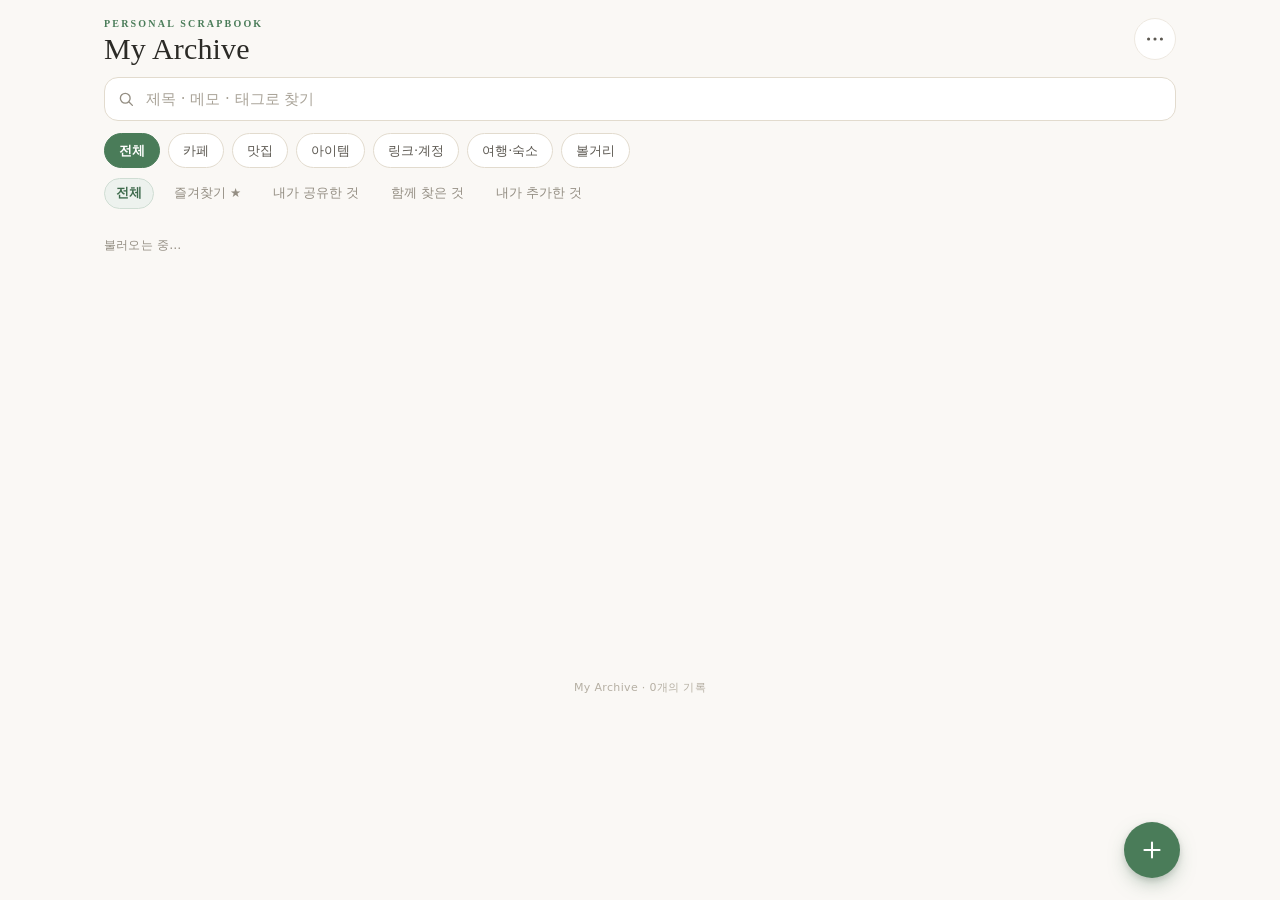
==== index.html @ 7160d36b "My Archive: mobile-first scrapbook PWA - 60 seed records with 58 photos (resized to 1000px) - search" ====
<!DOCTYPE html>
<html lang="ko">
<head>
<meta charset="utf-8">
<meta name="viewport" content="width=device-width, initial-scale=1, maximum-scale=1, viewport-fit=cover">
<title>My Archive</title>
<meta name="description" content="나만의 카페·맛집·아이템 스크랩북">
<meta name="theme-color" content="#FAF8F5">
<meta name="apple-mobile-web-app-capable" content="yes">
<meta name="mobile-web-app-capable" content="yes">
<meta name="apple-mobile-web-app-status-bar-style" content="default">
<meta name="apple-mobile-web-app-title" content="My Archive">
<link rel="manifest" href="./manifest.json">
<link rel="apple-touch-icon" href="./assets/apple-touch-icon.png">
<link rel="icon" type="image/png" href="./assets/favicon.png">
<link rel="stylesheet" href="./assets/css/style.css">
<script>
  window.__errs = [];
  addEventListener('error', function (e) { window.__errs.push(String((e && e.message) || e)); });
  addEventListener('unhandledrejection', function (e) { window.__errs.push('promise: ' + String(e && e.reason)); });
</script>
</head>
<body>

<div class="top-stack" id="topStack">
<header class="app-header">
  <div class="header-row">
    <div class="brand">
      <p class="eyebrow">Personal Scrapbook</p>
      <h1>My Archive</h1>
    </div>
    <button class="icon-btn" id="menuBtn" aria-label="더보기" aria-expanded="false">
      <svg viewBox="0 0 24 24" width="22" height="22" aria-hidden="true"><circle cx="5" cy="12" r="1.7"/><circle cx="12" cy="12" r="1.7"/><circle cx="19" cy="12" r="1.7"/></svg>
    </button>
  </div>
  <div class="search-wrap">
    <svg class="search-ico" viewBox="0 0 24 24" aria-hidden="true"><circle cx="11" cy="11" r="6.5"/><path d="M16 16l4.5 4.5"/></svg>
    <input id="searchInput" type="search" placeholder="제목 · 메모 · 태그로 찾기" autocomplete="off" spellcheck="false" aria-label="검색">
    <button id="clearSearch" class="clear-btn" hidden aria-label="검색어 지우기">×</button>
  </div>
</header>

<nav class="filters" aria-label="필터">
  <div class="chips cat-chips" id="catChips"></div>
  <div class="chips src-chips" id="srcChips"></div>
</nav>
</div>

<main>
  <p class="result-line"><span id="countText">불러오는 중…</span></p>
  <div class="grid" id="grid" aria-live="polite"></div>
  <div class="empty" id="empty" hidden>
    <svg viewBox="0 0 64 64" aria-hidden="true"><rect x="10" y="14" width="44" height="38" rx="4"/><path d="M10 24h44M22 14v10"/><circle cx="26" cy="38" r="4"/><path d="M34 44l8-8 8 8"/></svg>
    <p class="empty-title">조건에 맞는 기록이 없어요</p>
    <p class="empty-sub">검색어나 필터를 바꿔 보세요.</p>
  </div>
</main>

<footer class="app-foot">
  <span>My Archive · <span id="footCount">0</span>개의 기록</span>
</footer>

<button class="fab" id="fab" aria-label="새 기록 추가">
  <svg viewBox="0 0 24 24" width="26" height="26" aria-hidden="true"><path d="M12 5v14M5 12h14"/></svg>
</button>

<div class="backdrop" id="backdrop" hidden></div>

<!-- Detail sheet -->
<section class="sheet" id="detailSheet" role="dialog" aria-modal="true" aria-labelledby="dTitle" hidden>
  <div class="sheet-head"><div class="grab"></div><button class="sheet-close" id="detailClose" aria-label="닫기">×</button></div>
  <div class="detail-hero" id="dHero"><img id="dImg" alt=""></div>
  <div class="detail-body">
    <div class="detail-top">
      <span class="badge solid" id="dCat"></span>
      <button class="fav-btn" id="dFav" aria-pressed="false">
        <svg viewBox="0 0 24 24" aria-hidden="true"><path d="M12 3.6l2.63 5.33 5.88.86-4.25 4.14 1 5.86L12 17.02l-5.26 2.77 1-5.86L3.49 9.79l5.88-.86z"/></svg>
        <span>즐겨찾기</span>
      </button>
    </div>
    <h2 id="dTitle"></h2>
    <p class="detail-meta"><span id="dDate"></span><span class="dot">·</span><span id="dSource"></span></p>
    <p class="detail-note" id="dNote"></p>
    <div class="tag-row" id="dTags"></div>
    <a class="btn primary link-btn" id="dLink" target="_blank" rel="noopener noreferrer" hidden>
      <span id="dLinkText">링크 열기</span>
      <svg viewBox="0 0 24 24" aria-hidden="true"><path d="M7 17L17 7M9 7h8v8"/></svg>
    </a>
    <div class="memo-block">
      <label class="memo-label" for="dMemo">나의 메모</label>
      <textarea id="dMemo" rows="3" placeholder="이곳에 대해 기억하고 싶은 것을 적어 두세요."></textarea>
      <div class="memo-actions">
        <button class="btn small primary" id="memoSave">메모 저장</button>
        <button class="btn small ghost" id="memoClear">메모 삭제</button>
      </div>
    </div>
    <div class="detail-foot" id="detailFoot" hidden>
      <button class="btn small ghost" id="dEdit">항목 수정</button>
      <button class="btn small danger" id="dDelete">항목 삭제</button>
    </div>
  </div>
</section>

<!-- Add / edit sheet -->
<section class="sheet" id="formSheet" role="dialog" aria-modal="true" aria-labelledby="formTitle" hidden>
  <div class="sheet-head"><div class="grab"></div><button class="sheet-close" id="formClose" aria-label="닫기">×</button></div>
  <form id="itemForm" class="form" novalidate>
    <h2 id="formTitle">새 기록 추가</h2>
    <label class="field">
      <span>제목 <em>*</em></span>
      <input id="fTitle" type="text" maxlength="80" required placeholder="예) 찻집 달리아">
    </label>
    <label class="field">
      <span>카테고리</span>
      <select id="fCat">
        <option>카페</option><option>맛집</option><option>아이템</option>
        <option>링크·계정</option><option>여행·숙소</option><option>볼거리</option>
      </select>
    </label>
    <label class="field">
      <span>링크</span>
      <input id="fUrl" type="url" inputmode="url" placeholder="https://">
    </label>
    <label class="field">
      <span>메모</span>
      <textarea id="fNote" rows="3" placeholder="주소, 영업시간, 기억할 점"></textarea>
    </label>
    <label class="field">
      <span>태그</span>
      <input id="fTags" type="text" placeholder="쉼표로 구분 (예: 압구정, 차전문)">
    </label>
    <div class="field">
      <span>사진</span>
      <input id="fPhoto" type="file" accept="image/*" hidden>
      <button type="button" class="photo-picker" id="photoPicker">
        <svg viewBox="0 0 24 24" aria-hidden="true"><rect x="3" y="5" width="18" height="14" rx="2.5"/><circle cx="9" cy="10" r="1.6"/><path d="M5 17l5-5 4 4 2-2 3 3"/></svg>
        <span id="photoLabel">사진 선택</span>
      </button>
      <div class="photo-preview" id="photoPreview" hidden><img id="photoImg" alt=""><button type="button" id="photoRemove" aria-label="사진 빼기">×</button></div>
    </div>
    <div class="form-actions">
      <button type="button" class="btn ghost" id="fCancel">취소</button>
      <button type="submit" class="btn primary" id="fSave">저장</button>
    </div>
  </form>
</section>

<!-- Info sheet -->
<section class="sheet" id="infoSheet" role="dialog" aria-modal="true" aria-label="안내" hidden>
  <div class="sheet-head"><div class="grab"></div><button class="sheet-close" id="infoClose" aria-label="닫기">×</button></div>
  <div class="info-body" id="infoBody"></div>
</section>

<!-- Menu -->
<div class="menu-pop" id="menuPop" hidden>
  <button data-act="export">JSON으로 백업</button>
  <button data-act="import">백업 가져오기</button>
  <button data-act="install">홈 화면에 추가하기</button>
  <button data-act="about">이 앱에 대하여</button>
</div>
<input type="file" id="importFile" accept="application/json,.json" hidden>

<div class="toast" id="toast" role="status" aria-live="polite"></div>

<script src="./assets/js/app.js"></script>
</body>
</html>
---- assets/css/style.css ----
:root{
  --bg:#FAF8F5;
  --card:#FFFFFF;
  --ink:#2B2A26;
  --ink-soft:#5C5851;
  --muted:#948E83;
  --line:#EDE8E0;
  --line-strong:#E2DBCE;
  --sage:#4A7C59;
  --sage-dark:#3E6A4C;
  --sage-tint:#EDF2EE;
  --cream:#F3EEE5;
  --danger:#A4483C;
  --serif:"Iowan Old Style","Palatino Linotype",Palatino,Georgia,"Times New Roman",serif;
  --sans:-apple-system,BlinkMacSystemFont,"Apple SD Gothic Neo","Pretendard","Malgun Gothic",system-ui,sans-serif;
  --shadow-card:0 1px 2px rgba(43,42,38,.04),0 10px 22px -16px rgba(43,42,38,.35);
  --safe-b:env(safe-area-inset-bottom,0px);
}

*{box-sizing:border-box;-webkit-tap-highlight-color:transparent}
html,body{margin:0;padding:0}
html{-webkit-text-size-adjust:100%}
body{
  background:var(--bg);
  color:var(--ink);
  font-family:var(--sans);
  font-size:15px;
  line-height:1.5;
  min-height:100dvh;
  overflow-x:hidden;
  padding-bottom:0;
}
button,input,select,textarea{font:inherit;color:inherit}
button{cursor:pointer;background:none;border:none;padding:0}
img{display:block;max-width:100%}
a{color:inherit;text-decoration:none}
:focus-visible{outline:2px solid var(--sage);outline-offset:2px}
[hidden]{display:none!important}

/* ---------- sticky top ---------- */
.top-stack{
  position:sticky;top:0;z-index:30;
  background:rgba(250,248,245,.94);
  -webkit-backdrop-filter:saturate(1.1) blur(14px);
  backdrop-filter:saturate(1.1) blur(14px);
  padding-top:calc(env(safe-area-inset-top,0px) + 10px);
  border-bottom:1px solid transparent;
  transition:border-color .2s ease;
}
.top-stack.is-stuck{border-bottom-color:var(--line)}
.app-header{padding:6px 20px 0}
.header-row{display:flex;align-items:flex-start;justify-content:space-between;gap:12px}
.brand{margin:0}
.eyebrow{
  margin:0 0 2px;font-family:var(--serif);font-size:10px;letter-spacing:.22em;
  text-transform:uppercase;color:var(--sage);font-weight:600;
}
.brand h1{
  margin:0;font-family:var(--serif);font-size:30px;line-height:1.05;font-weight:400;
  letter-spacing:.005em;color:var(--ink);
}
.icon-btn{
  width:42px;height:42px;border-radius:50%;display:grid;place-items:center;
  color:var(--ink-soft);background:#fff;border:1px solid var(--line);margin-top:2px;
}
.icon-btn svg{fill:currentColor}
.icon-btn:active{background:var(--cream)}

.search-wrap{
  position:relative;display:flex;align-items:center;margin:12px 0 10px;
  background:#fff;border:1px solid var(--line-strong);border-radius:14px;
  height:44px;padding:0 12px;transition:border-color .15s,box-shadow .15s;
}
.search-wrap:focus-within{border-color:var(--sage);box-shadow:0 0 0 3px rgba(74,124,89,.12)}
.search-ico{width:18px;height:18px;flex:0 0 auto;fill:none;stroke:var(--muted);stroke-width:1.8;stroke-linecap:round;margin-right:9px}
#searchInput{
  flex:1;min-width:0;border:none;background:none;outline:none;font-size:15px;
  height:100%;-webkit-appearance:none;appearance:none;
}
#searchInput::-webkit-search-cancel-button{display:none}
#searchInput::placeholder{color:#A9A398}
.clear-btn{width:26px;height:26px;border-radius:50%;background:var(--cream);color:var(--ink-soft);font-size:16px;line-height:1;display:grid;place-items:center;flex:0 0 auto}

/* ---------- filters ---------- */
.filters{padding:0 0 2px}
.chips{
  display:flex;gap:8px;overflow-x:auto;padding:2px 20px 8px;
  scrollbar-width:none;-ms-overflow-style:none;
}
.chips::-webkit-scrollbar{display:none}
.chip{
  flex:0 0 auto;border:1px solid var(--line-strong);background:#fff;color:var(--ink-soft);
  border-radius:999px;padding:7px 14px;font-size:13px;white-space:nowrap;
  transition:background .15s,color .15s,border-color .15s;
}
.chip:active{transform:scale(.97)}
.chip.active{background:var(--sage);border-color:var(--sage);color:#fff;font-weight:600}
.src-chips{padding-bottom:10px}
.src-chips .chip{background:transparent;border-color:transparent;color:var(--muted);padding:5px 11px;font-size:12.5px}
.src-chips .chip + .chip{position:relative}
.src-chips .chip.active{background:var(--sage-tint);border-color:#CFDDD3;color:var(--sage-dark);font-weight:600}

/* ---------- main / grid ---------- */
main{min-height:50vh}
.result-line{
  margin:0;padding:14px 20px 10px;font-size:12px;color:var(--muted);
  letter-spacing:.02em;display:flex;align-items:baseline;gap:8px;
}
.result-line .num{font-family:var(--serif);font-size:19px;color:var(--ink);letter-spacing:0}
.grid{
  display:grid;grid-template-columns:repeat(2,minmax(0,1fr));
  gap:16px 12px;padding:0 20px 28px;
}
.card{
  position:relative;background:var(--card);border:1px solid rgba(43,42,38,.06);
  border-radius:15px;overflow:hidden;box-shadow:var(--shadow-card);
  opacity:0;transform:translateY(6px);animation:rise .35s ease forwards;
  text-align:left;width:100%;display:block;
}
@keyframes rise{to{opacity:1;transform:none}}
.card:active{transform:scale(.985)}
.thumb{position:relative;aspect-ratio:4/3;background:var(--cream);overflow:hidden}
.thumb img{width:100%;height:100%;object-fit:cover;transition:transform .4s ease}
.thumb.ph{display:grid;place-items:center;background:
  radial-gradient(120% 90% at 20% 0%,#F7F2E8 0%,#EDF2EE 55%,#E4EBE5 100%)}
.thumb.ph span{font-family:var(--serif);font-size:34px;color:rgba(74,124,89,.45)}
.badge{
  display:inline-block;background:rgba(255,255,255,.94);color:var(--sage-dark);
  font-size:10.5px;font-weight:600;letter-spacing:.02em;border-radius:999px;
  padding:3px 8px;backdrop-filter:blur(6px);
}
.thumb .badge{position:absolute;left:8px;top:8px}
.card-star{
  position:absolute;right:6px;top:6px;width:30px;height:30px;border-radius:50%;
  display:grid;place-items:center;color:#fff;background:rgba(43,42,38,.22);
  border:none;backdrop-filter:blur(4px);
}
.card-star svg{width:16px;height:16px;fill:none;stroke:#fff;stroke-width:1.6;stroke-linejoin:round}
.card-star.on{background:rgba(74,124,89,.95)}
.card-star.on svg{fill:#fff;stroke:#fff}
.card-body{padding:10px 11px 12px}
.card-title{
  font-size:13.5px;font-weight:600;line-height:1.35;letter-spacing:-.015em;
  display:-webkit-box;-webkit-line-clamp:2;-webkit-box-orient:vertical;overflow:hidden;
}
.card-note{
  margin:4px 0 0;font-size:11.5px;line-height:1.45;color:var(--muted);
  display:-webkit-box;-webkit-line-clamp:2;-webkit-box-orient:vertical;overflow:hidden;
}
.card-meta{display:flex;align-items:center;gap:6px;margin-top:9px;font-size:10.5px;color:#ADA79C}
.card-meta .date{font-family:var(--serif);letter-spacing:.04em;font-size:11px}
.card-meta .pip{width:2px;height:2px;border-radius:50%;background:#CFC9BD}

.empty{padding:46px 40px 70px;text-align:center;color:var(--muted)}
.empty svg{width:54px;height:54px;fill:none;stroke:#CFC9BD;stroke-width:1.4;stroke-linecap:round;margin:0 auto 14px}
.empty-title{margin:0;font-size:14px;color:var(--ink-soft);font-weight:600}
.empty-sub{margin:5px 0 0;font-size:12.5px}

.app-foot{text-align:center;padding:8px 20px calc(var(--safe-b) + 96px);font-size:11px;color:#B5AFA3;letter-spacing:.03em}

/* ---------- FAB ---------- */
.fab{
  position:fixed;right:20px;bottom:calc(var(--safe-b) + 22px);z-index:40;
  width:56px;height:56px;border-radius:50%;background:var(--sage);color:#fff;
  display:grid;place-items:center;
  box-shadow:0 8px 22px -8px rgba(62,106,76,.65),0 2px 6px rgba(43,42,38,.12);
  transition:transform .15s ease;
}
.fab svg{fill:none;stroke:#fff;stroke-width:1.9;stroke-linecap:round}
.fab:active{transform:scale(.94)}

/* ---------- sheets ---------- */
.backdrop{
  position:fixed;inset:0;z-index:60;background:rgba(30,28,24,.42);
  opacity:0;transition:opacity .25s ease;
}
.backdrop.show{opacity:1}
.sheet{
  position:fixed;left:0;right:0;bottom:0;z-index:70;
  background:var(--bg);border-radius:22px 22px 0 0;
  max-height:92vh;max-height:92dvh;overflow-y:auto;-webkit-overflow-scrolling:touch;
  transform:translateY(102%);transition:transform .34s cubic-bezier(.22,.8,.3,1);
  padding-bottom:calc(var(--safe-b) + 18px);
  box-shadow:0 -12px 40px rgba(43,42,38,.16);
  overscroll-behavior:contain;
}
.sheet.open{transform:translateY(0)}
.sheet-head{
  position:sticky;top:0;z-index:5;height:34px;
  background:linear-gradient(180deg,var(--bg) 72%,rgba(250,248,245,0));
}
.grab{position:absolute;left:50%;top:9px;transform:translateX(-50%);width:38px;height:4px;border-radius:2px;background:#DCD5C9}
.sheet-close{
  position:absolute;right:12px;top:6px;width:32px;height:32px;border-radius:50%;
  background:rgba(255,255,255,.92);color:var(--ink-soft);font-size:19px;line-height:1;
  display:grid;place-items:center;border:1px solid var(--line);box-shadow:0 1px 4px rgba(43,42,38,.06);
}
.detail-hero{background:var(--cream);aspect-ratio:4/3;overflow:hidden}
.detail-hero img{width:100%;height:100%;object-fit:cover}
.detail-hero.no-img{display:grid;place-items:center;background:
  radial-gradient(120% 90% at 20% 0%,#F7F2E8 0%,#EDF2EE 55%,#E4EBE5 100%)}
.detail-hero.no-img img{display:none}
.detail-body{padding:17px 20px 4px}
.detail-top{display:flex;align-items:center;justify-content:space-between;gap:12px;margin-bottom:10px}
.badge.solid{background:var(--sage-tint);color:var(--sage-dark);font-size:11px;padding:4px 10px;letter-spacing:.03em}
.fav-btn{
  display:inline-flex;align-items:center;gap:5px;font-size:12px;color:var(--muted);
  border:1px solid var(--line-strong);background:#fff;border-radius:999px;padding:6px 12px 6px 9px;
}
.fav-btn svg{width:15px;height:15px;fill:none;stroke:currentColor;stroke-width:1.6;stroke-linejoin:round}
.fav-btn[aria-pressed="true"]{color:var(--sage-dark);border-color:#CFDDD3;background:var(--sage-tint);font-weight:600}
.fav-btn[aria-pressed="true"] svg{fill:var(--sage);stroke:var(--sage)}
#dTitle{font-size:21px;line-height:1.32;letter-spacing:-.025em;margin:0 0 6px;font-weight:700}
.detail-meta{margin:0 0 14px;font-size:12px;color:var(--muted);display:flex;gap:7px;align-items:center}
.detail-meta .dot{color:#CFC9BD}
.detail-note{margin:0;font-size:14.5px;line-height:1.72;color:#4A463F;white-space:pre-wrap;word-break:keep-all}
.tag-row{display:flex;flex-wrap:wrap;gap:6px;margin-top:14px}
.tag-row:empty{display:none}
.tag{
  font-size:11.5px;color:var(--sage-dark);background:var(--sage-tint);
  border:1px solid #DCE7DF;border-radius:999px;padding:4px 10px;
}
.link-btn{width:100%;margin-top:18px}
.link-btn svg{width:16px;height:16px;fill:none;stroke:currentColor;stroke-width:1.8;stroke-linecap:round;stroke-linejoin:round}
.memo-block{margin-top:20px;background:#fff;border:1px solid var(--line);border-radius:16px;padding:14px}
.memo-label{display:block;font-size:11px;letter-spacing:.12em;text-transform:uppercase;color:var(--sage);font-weight:700;margin-bottom:8px}
#dMemo{
  width:100%;border:1px solid var(--line-strong);background:#FCFAF7;border-radius:11px;
  padding:10px 11px;font-size:14px;line-height:1.6;resize:vertical;min-height:74px;box-sizing:border-box;
}
.memo-actions{display:flex;gap:8px;margin-top:9px}
.detail-foot{display:flex;gap:8px;margin-top:18px;padding-top:2px}

.btn{
  display:inline-flex;align-items:center;justify-content:center;gap:6px;
  min-height:44px;padding:0 18px;border-radius:12px;font-size:14px;font-weight:600;
  border:1px solid transparent;transition:transform .12s ease,background .15s;
}
.btn:active{transform:scale(.98)}
.btn.primary{background:var(--sage);color:#fff}
.btn.primary:active{background:var(--sage-dark)}
.btn.ghost{background:#fff;border-color:var(--line-strong);color:var(--ink-soft)}
.btn.danger{background:#fff;border-color:#EBD5D1;color:var(--danger)}
.btn.small{min-height:38px;font-size:13px;padding:0 14px;border-radius:10px}

/* ---------- form sheet ---------- */
.form{padding:4px 20px 0}
#formTitle{font-size:19px;letter-spacing:-.02em;margin:2px 0 16px}
.field{display:block;margin-bottom:14px}
.field > span{display:block;font-size:12px;font-weight:600;color:var(--ink-soft);margin-bottom:6px;letter-spacing:.01em}
.field em{color:var(--sage);font-style:normal}
.field input[type=text],.field input[type=url],.field textarea,.field select{
  width:100%;border:1px solid var(--line-strong);background:#fff;border-radius:12px;
  padding:11px 12px;font-size:15px;outline:none;transition:border-color .15s,box-shadow .15s;
  -webkit-appearance:none;appearance:none;
}
.field textarea{resize:vertical;line-height:1.6;min-height:84px}
.field select{background-image:url("data:image/svg+xml,%3Csvg xmlns='http://www.w3.org/2000/svg' width='12' height='8' viewBox='0 0 12 8'%3E%3Cpath d='M1 1l5 5 5-5' fill='none' stroke='%23948E83' stroke-width='1.6' stroke-linecap='round'/%3E%3C/svg%3E");background-repeat:no-repeat;background-position:right 13px center;padding-right:34px}
.field input:focus,.field textarea:focus,.field select:focus{border-color:var(--sage);box-shadow:0 0 0 3px rgba(74,124,89,.12)}
.photo-picker{
  display:flex;align-items:center;gap:8px;width:100%;min-height:52px;padding:0 14px;
  border:1px dashed var(--line-strong);border-radius:12px;background:#fff;color:var(--muted);font-size:13.5px;
}
.photo-picker svg{width:20px;height:20px;fill:none;stroke:currentColor;stroke-width:1.6;stroke-linecap:round;stroke-linejoin:round}
.photo-preview{position:relative;margin-top:10px;border-radius:12px;overflow:hidden;background:var(--cream)}
.photo-preview img{width:100%;max-height:220px;object-fit:cover}
.photo-preview button{
  position:absolute;right:8px;top:8px;width:30px;height:30px;border-radius:50%;
  background:rgba(43,42,38,.6);color:#fff;font-size:17px;line-height:1;display:grid;place-items:center;
}
.form-actions{display:flex;gap:10px;margin-top:20px}
.form-actions .btn{flex:1}

/* info sheet */
.info-body{padding:0 20px 8px}
.info-body h2{font-size:19px;letter-spacing:-.02em;margin:2px 0 12px}
.info-body p{font-size:14px;line-height:1.7;color:#4A463F;margin:0 0 10px}
.info-body ol{margin:0 0 6px;padding-left:20px;font-size:14px;line-height:1.8;color:#4A463F}
.info-body li{margin-bottom:2px}
.info-body .hint{font-size:12.5px;color:var(--muted);margin-top:14px}

/* ---------- menu / toast ---------- */
.menu-pop{
  position:fixed;z-index:80;right:16px;top:calc(env(safe-area-inset-top,0px) + 58px);
  background:#fff;border:1px solid var(--line);border-radius:16px;min-width:206px;
  box-shadow:0 16px 40px -18px rgba(43,42,38,.45),0 2px 8px rgba(43,42,38,.08);
  padding:6px;transform-origin:top right;animation:pop .16s ease;
}
@keyframes pop{from{opacity:0;transform:scale(.96) translateY(-4px)}}
.menu-pop button{
  display:block;width:100%;text-align:left;padding:11px 12px;border-radius:10px;
  font-size:14px;color:var(--ink-soft);
}
.menu-pop button:active{background:var(--cream)}
.toast{
  position:fixed;left:50%;bottom:calc(var(--safe-b) + 92px);z-index:90;
  transform:translate(-50%,10px);background:#2B2A26;color:#fff;font-size:13px;
  padding:10px 16px;border-radius:999px;opacity:0;pointer-events:none;
  transition:opacity .2s,transform .2s;max-width:86vw;text-align:center;
  box-shadow:0 8px 24px rgba(43,42,38,.25);
}
.toast.show{opacity:1;transform:translate(-50%,0)}

/* ---------- wider screens ---------- */
@media (min-width:620px){
  .grid{grid-template-columns:repeat(3,minmax(0,1fr));gap:18px 14px;padding:0 24px 36px}
  .app-header{padding-left:24px;padding-right:24px}
  .chips{padding-left:24px;padding-right:24px}
  .sheet{left:50%;right:auto;width:min(560px,100%);transform:translate(-50%,102%);border-radius:22px 22px 0 0}
  .sheet.open{transform:translate(-50%,0)}
  .fab{right:calc(50% - 300px)}
  .result-line{padding-left:24px;padding-right:24px}
}
@media (min-width:900px){
  .grid{grid-template-columns:repeat(4,minmax(0,1fr));max-width:1120px;margin:0 auto}
  .app-header,.chips,.result-line{max-width:1120px;margin-left:auto;margin-right:auto}
  .fab{right:calc(50% - 540px)}
}
@media (prefers-reduced-motion:reduce){
  *{animation:none!important;transition:none!important}
}
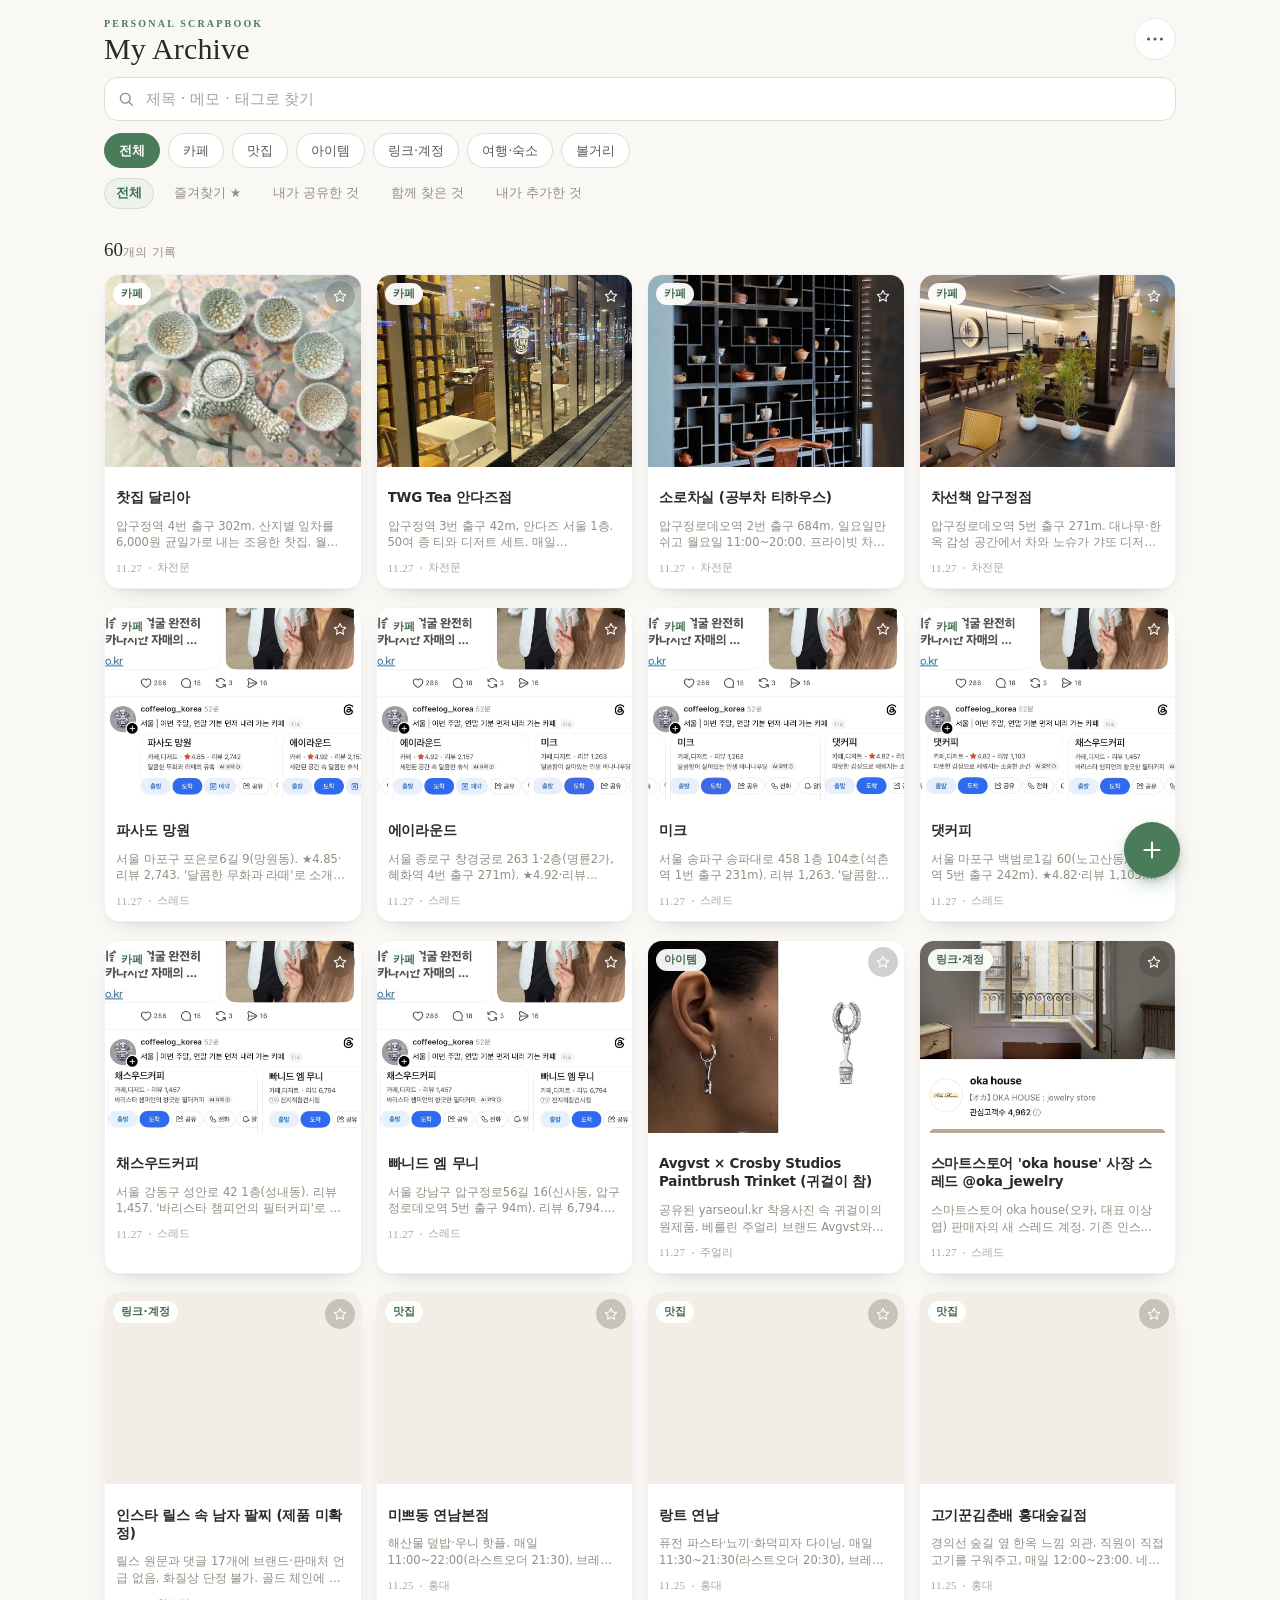
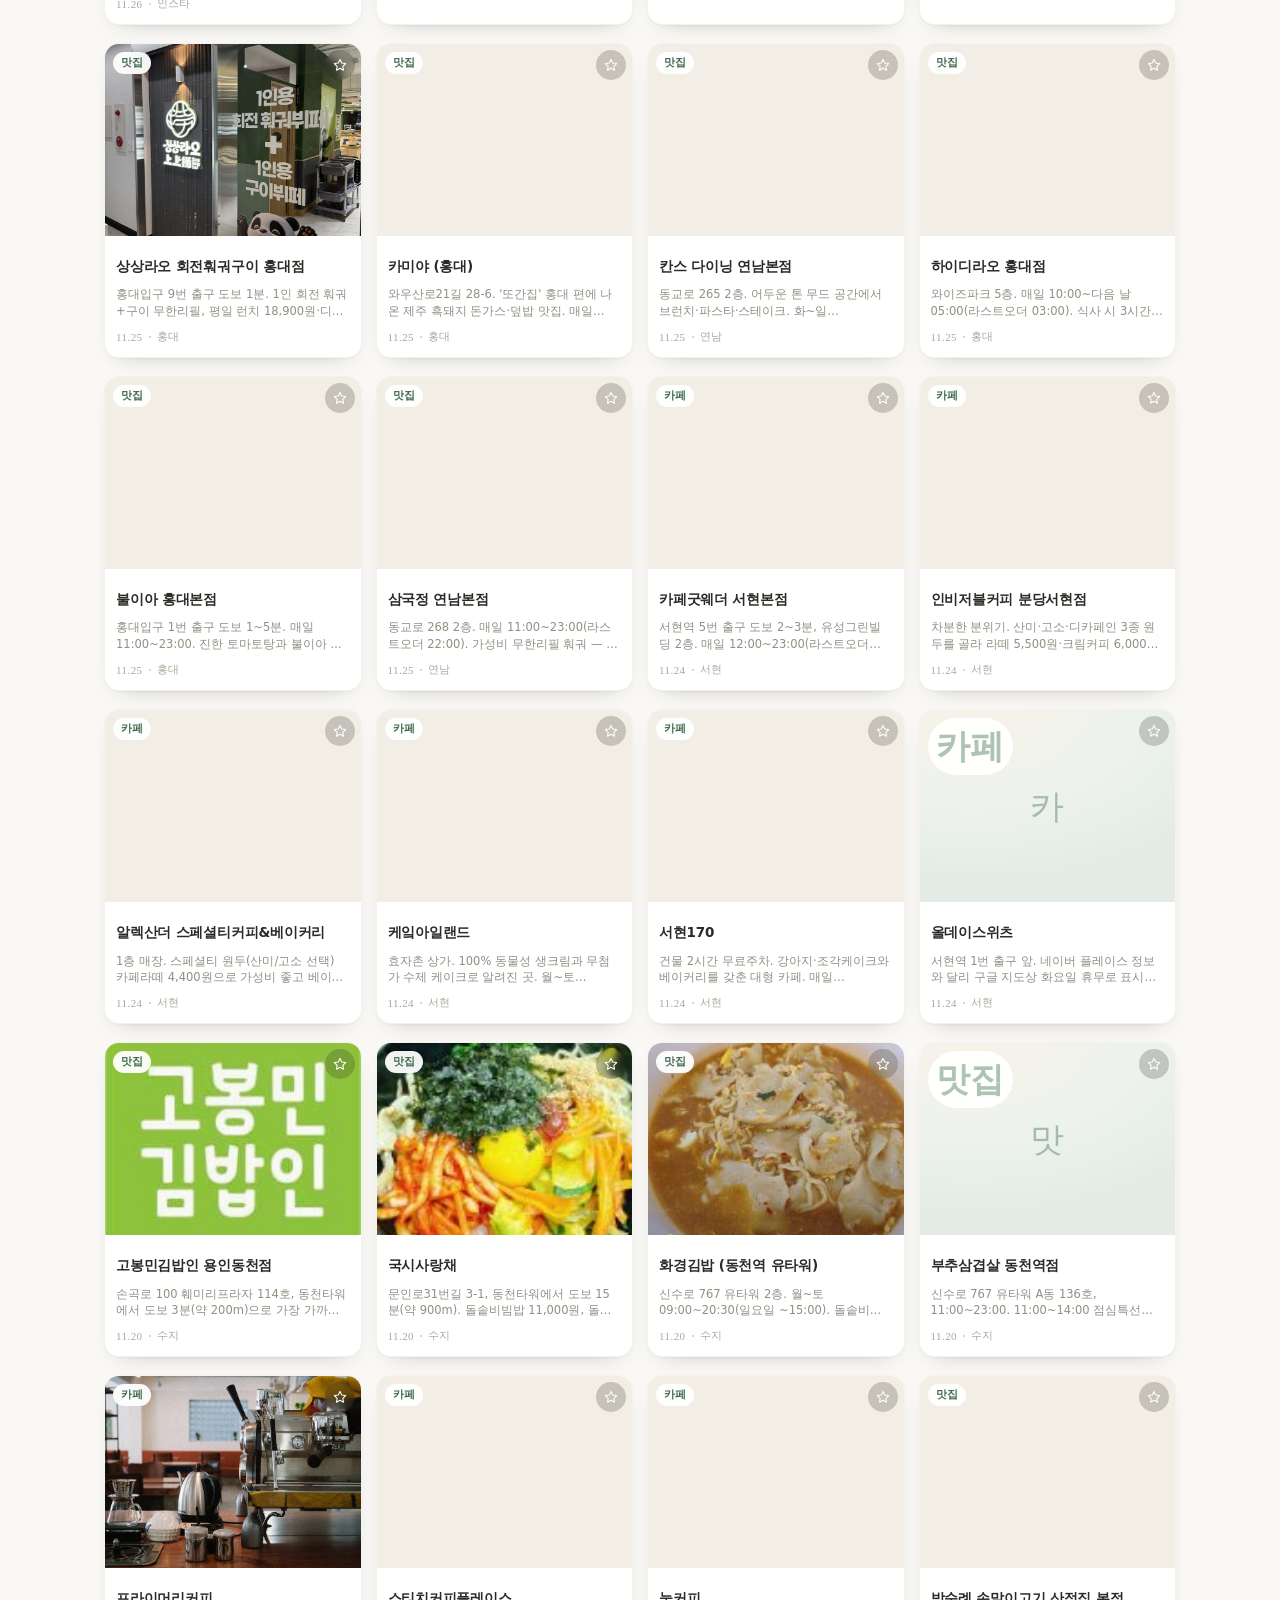
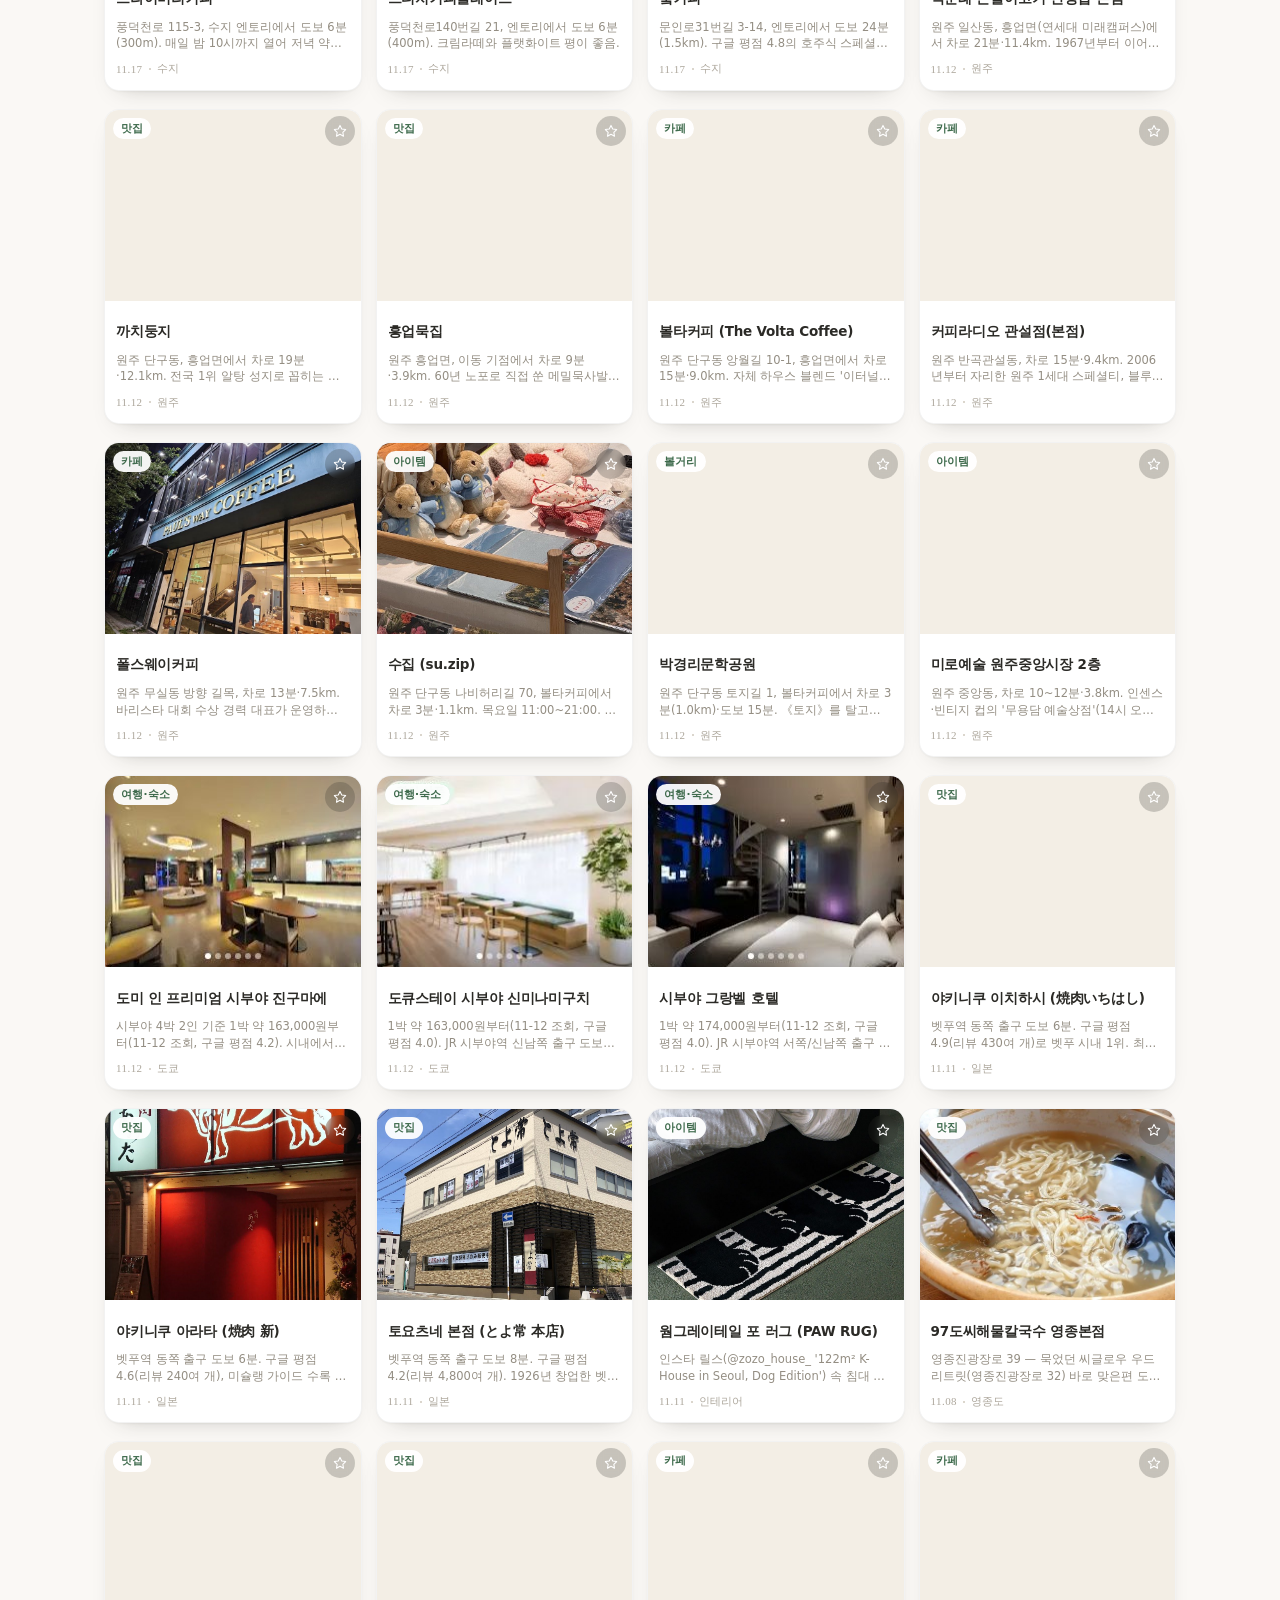
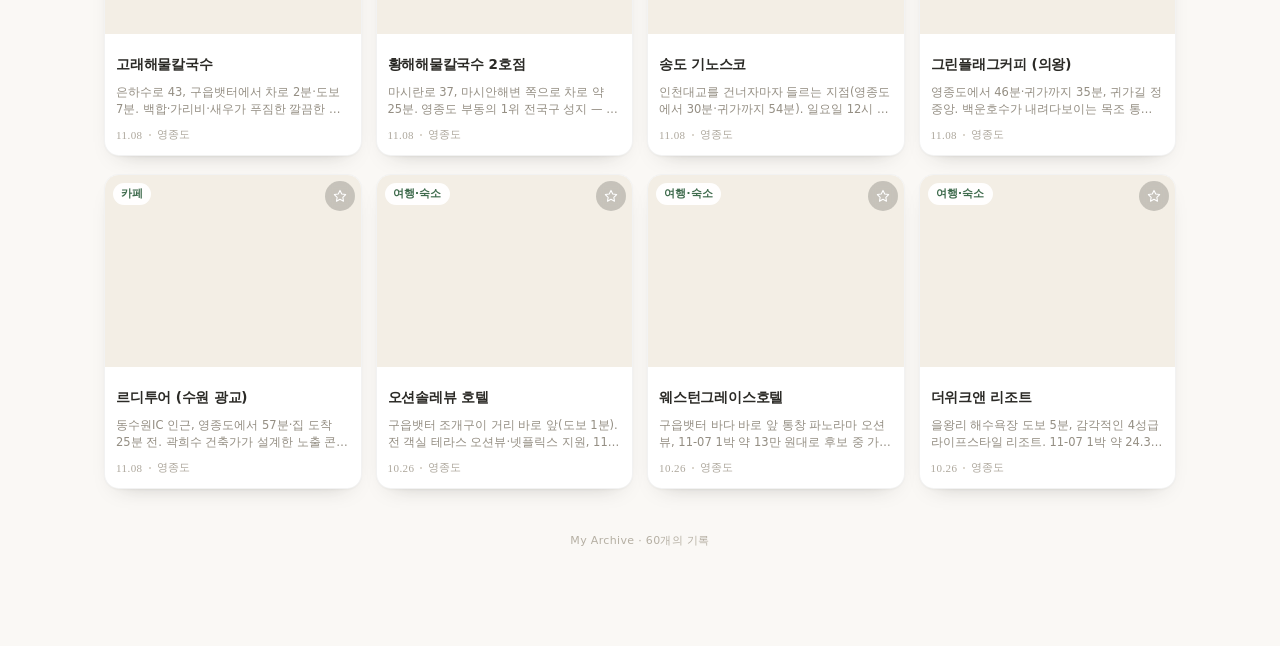
==== commit 4abd9678: "Cache-bust app assets for instant updates" ====
--- a/index.html
+++ b/index.html
@@ -13,7 +13,7 @@
 <link rel="manifest" href="./manifest.json">
 <link rel="apple-touch-icon" href="./assets/apple-touch-icon.png">
 <link rel="icon" type="image/png" href="./assets/favicon.png">
-<link rel="stylesheet" href="./assets/css/style.css">
+<link rel="stylesheet" href="./assets/css/style.css?v=2">
 <script>
   window.__errs = [];
   addEventListener('error', function (e) { window.__errs.push(String((e && e.message) || e)); });
@@ -162,6 +162,6 @@
 
 <div class="toast" id="toast" role="status" aria-live="polite"></div>
 
-<script src="./assets/js/app.js"></script>
+<script src="./assets/js/app.js?v=2"></script>
 </body>
 </html>
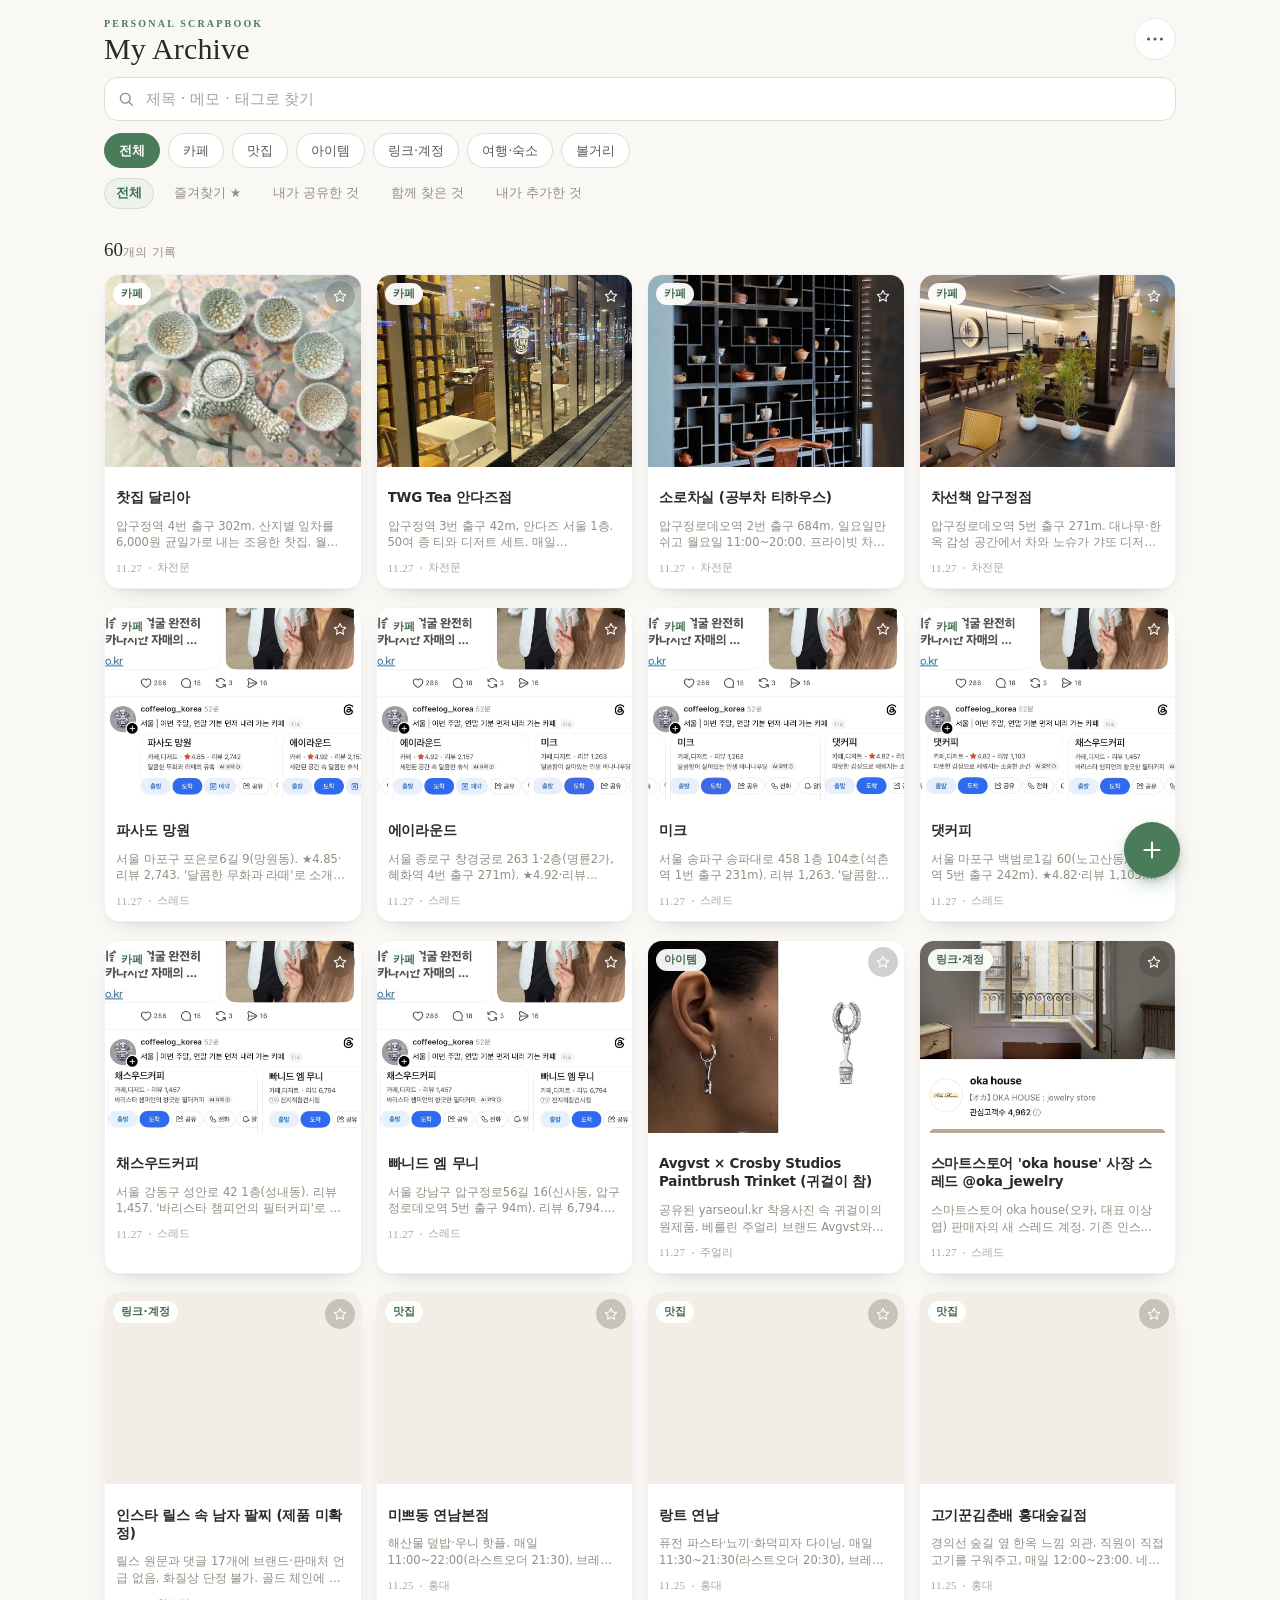
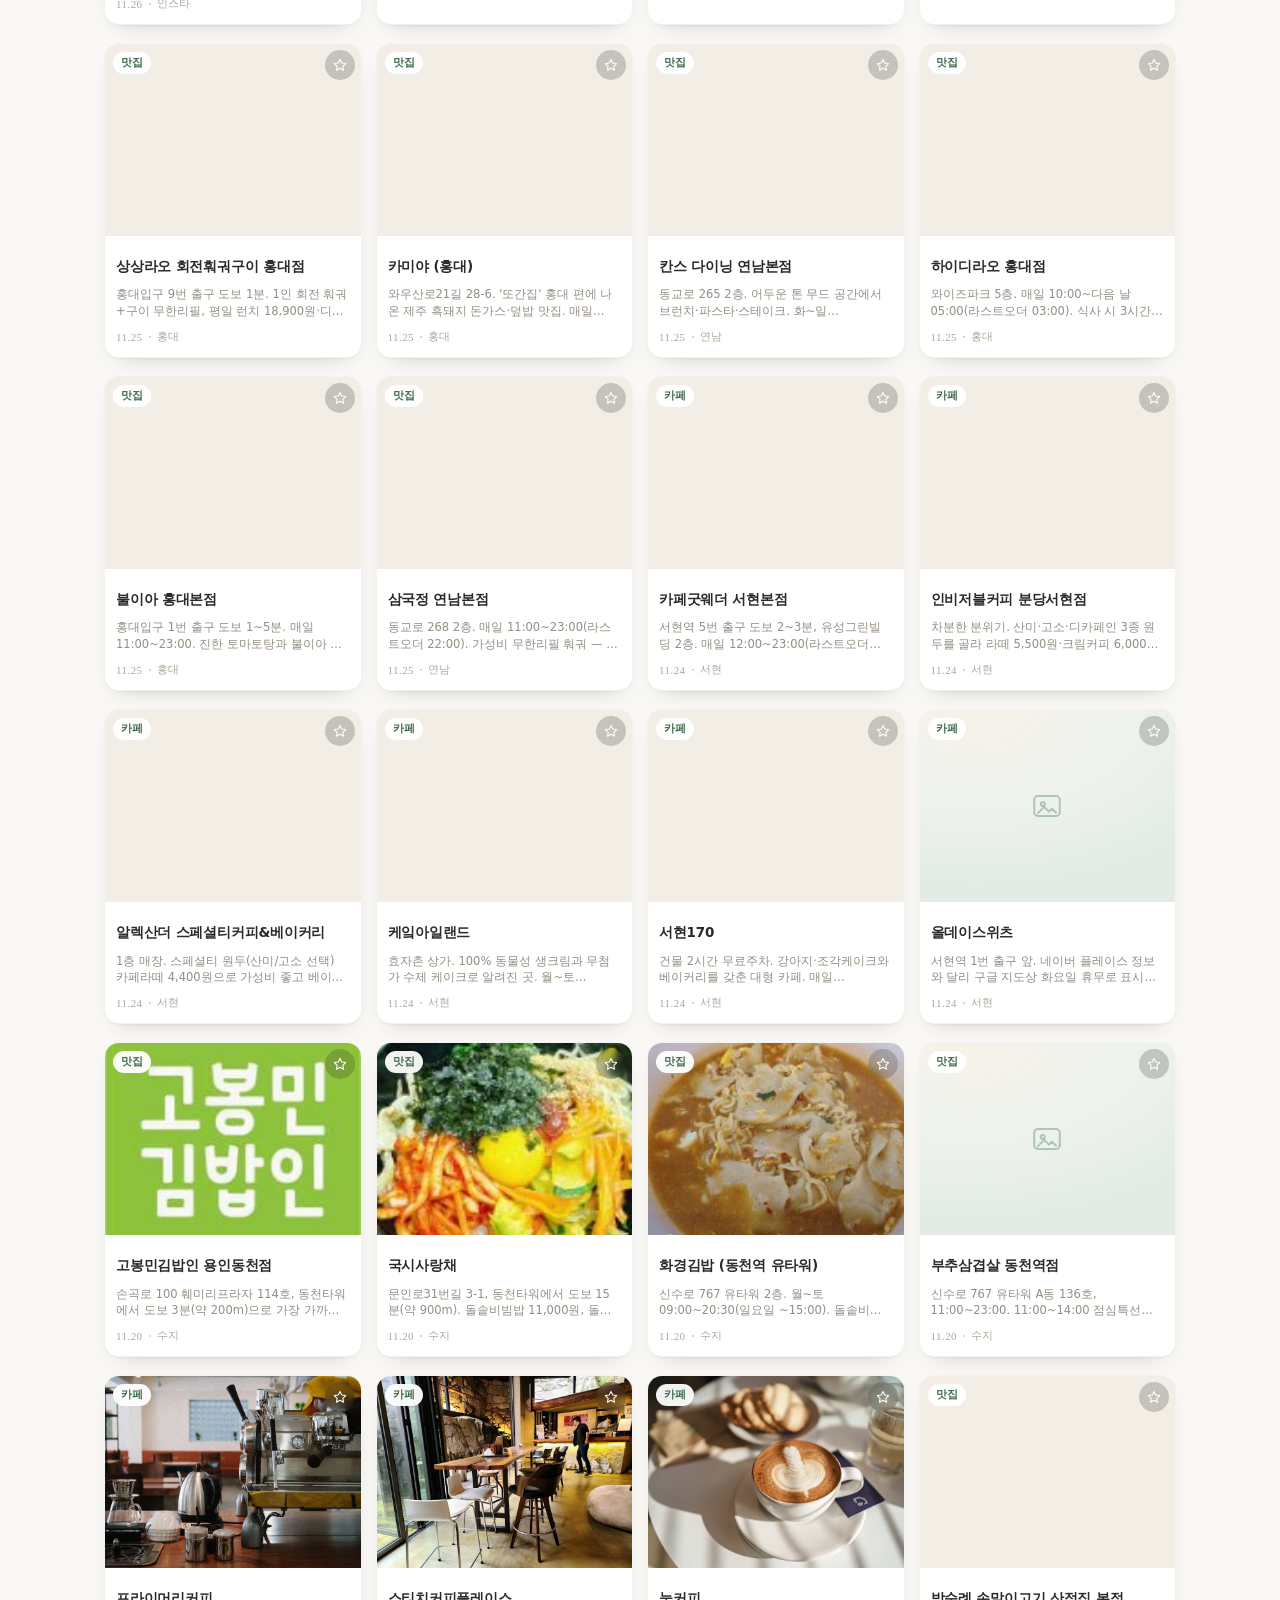
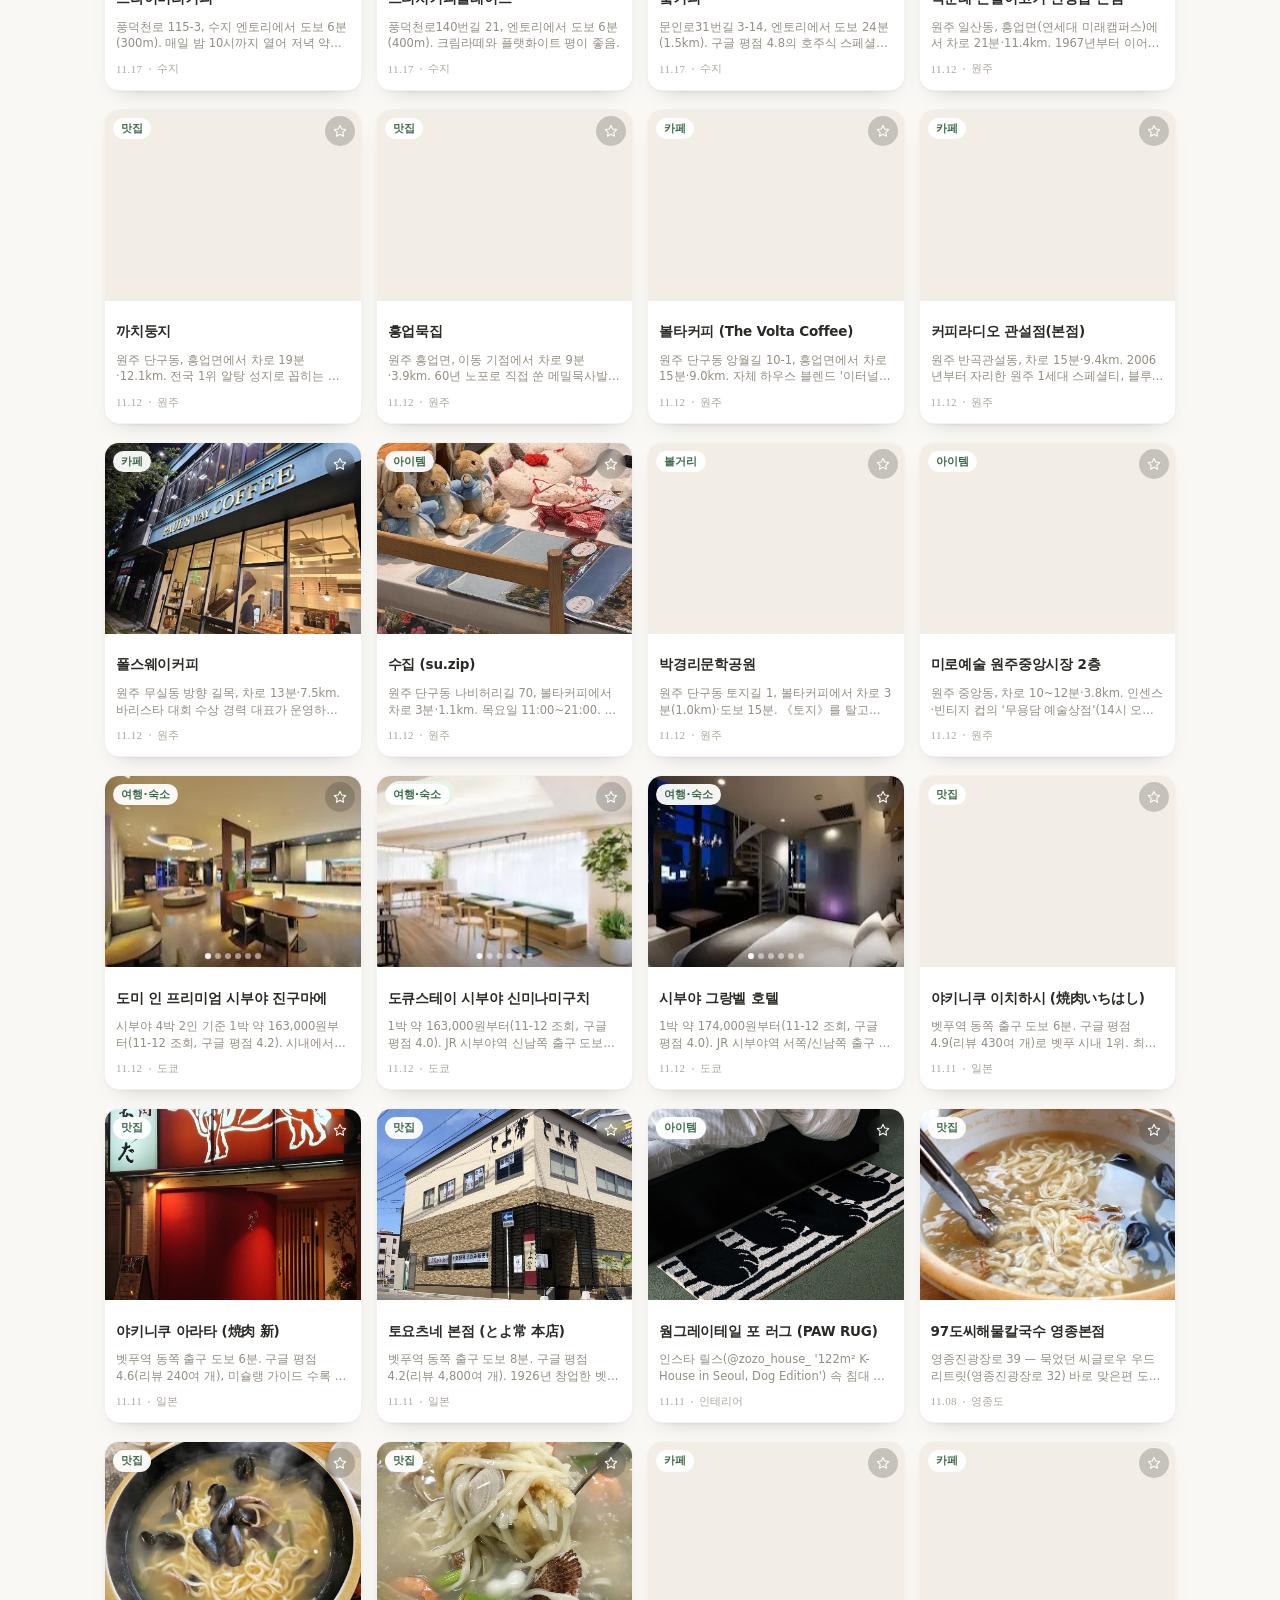
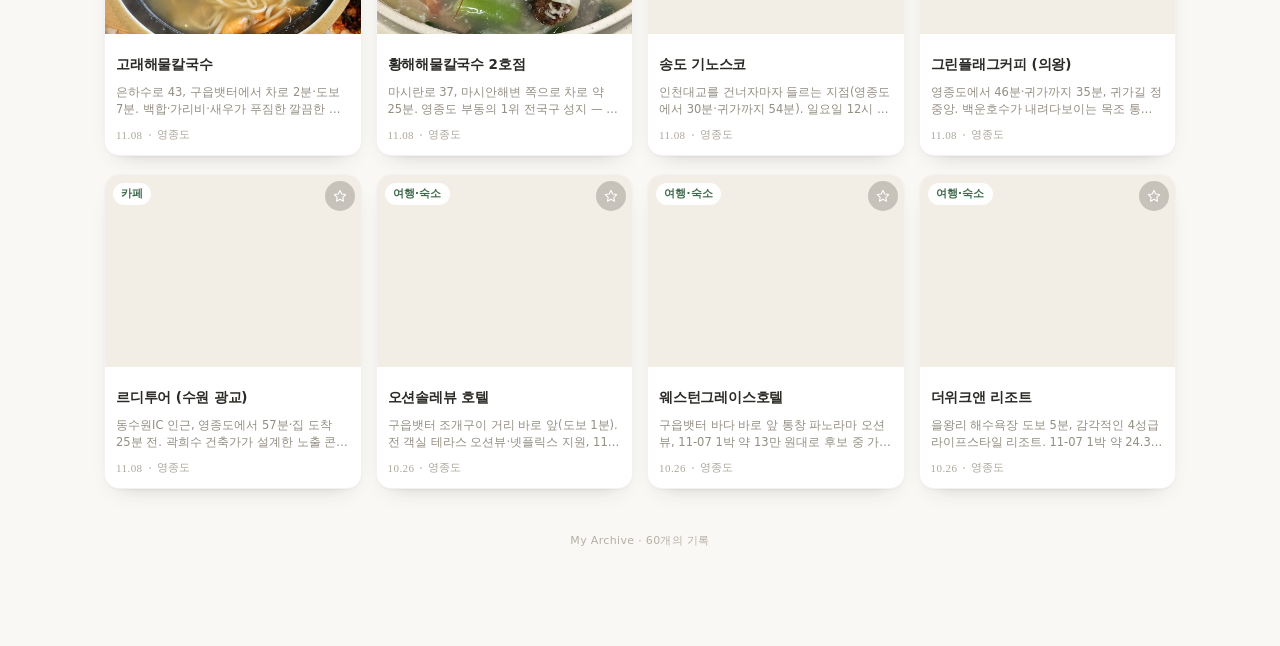
==== commit 32b79e16: "Bump asset and service worker cache versions" ====
--- a/index.html
+++ b/index.html
@@ -13,7 +13,7 @@
 <link rel="manifest" href="./manifest.json">
 <link rel="apple-touch-icon" href="./assets/apple-touch-icon.png">
 <link rel="icon" type="image/png" href="./assets/favicon.png">
-<link rel="stylesheet" href="./assets/css/style.css?v=2">
+<link rel="stylesheet" href="./assets/css/style.css?v=3">
 <script>
   window.__errs = [];
   addEventListener('error', function (e) { window.__errs.push(String((e && e.message) || e)); });
@@ -162,6 +162,6 @@
 
 <div class="toast" id="toast" role="status" aria-live="polite"></div>
 
-<script src="./assets/js/app.js?v=2"></script>
+<script src="./assets/js/app.js?v=3"></script>
 </body>
 </html>
--- a/assets/css/style.css
+++ b/assets/css/style.css
@@ -123,7 +123,7 @@
 .thumb img{width:100%;height:100%;object-fit:cover;transition:transform .4s ease}
 .thumb.ph{display:grid;place-items:center;background:
   radial-gradient(120% 90% at 20% 0%,#F7F2E8 0%,#EDF2EE 55%,#E4EBE5 100%)}
-.thumb.ph span{font-family:var(--serif);font-size:34px;color:rgba(74,124,89,.45)}
+.thumb.ph .ph-ico{width:34px;height:34px;fill:none;stroke:rgba(74,124,89,.38);stroke-width:1.4;stroke-linecap:round;stroke-linejoin:round}
 .badge{
   display:inline-block;background:rgba(255,255,255,.94);color:var(--sage-dark);
   font-size:10.5px;font-weight:600;letter-spacing:.02em;border-radius:999px;
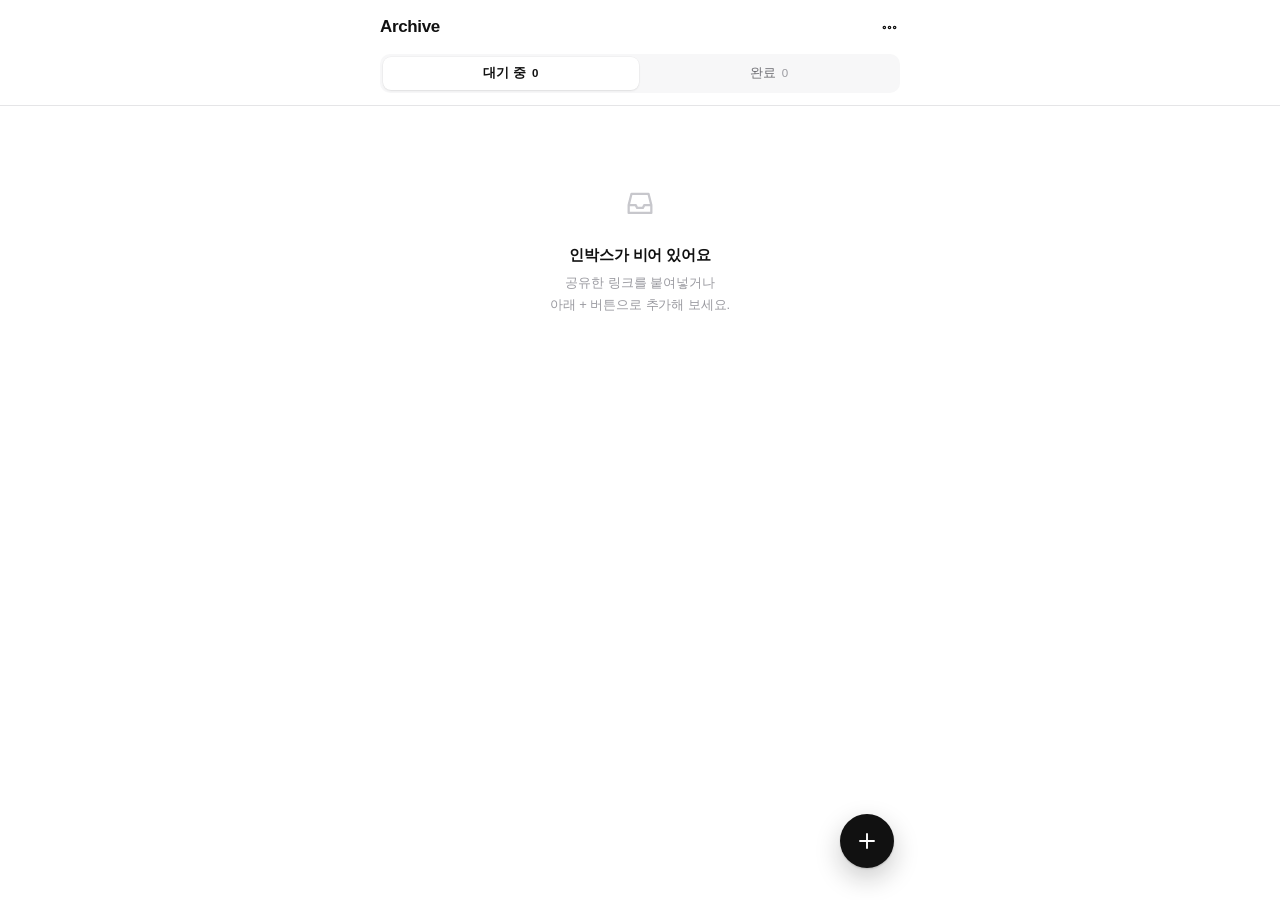
==== commit c2c6316e: "Archive v2: minimal monochrome inbox with save-target workflow - Empty inbox: seed collection and 58" ====
--- a/index.html
+++ b/index.html
@@ -3,17 +3,18 @@
 <head>
 <meta charset="utf-8">
 <meta name="viewport" content="width=device-width, initial-scale=1, maximum-scale=1, viewport-fit=cover">
-<title>My Archive</title>
-<meta name="description" content="나만의 카페·맛집·아이템 스크랩북">
-<meta name="theme-color" content="#FAF8F5">
+<title>Archive</title>
+<meta name="description" content="링크를 모아두고 저장한 곳을 표시하는 미니멀 인박스">
+<meta name="color-scheme" content="light">
+<meta name="theme-color" content="#FFFFFF">
 <meta name="apple-mobile-web-app-capable" content="yes">
 <meta name="mobile-web-app-capable" content="yes">
 <meta name="apple-mobile-web-app-status-bar-style" content="default">
-<meta name="apple-mobile-web-app-title" content="My Archive">
+<meta name="apple-mobile-web-app-title" content="Archive">
 <link rel="manifest" href="./manifest.json">
 <link rel="apple-touch-icon" href="./assets/apple-touch-icon.png">
 <link rel="icon" type="image/png" href="./assets/favicon.png">
-<link rel="stylesheet" href="./assets/css/style.css?v=3">
+<link rel="stylesheet" href="./assets/css/style.css?v=4">
 <script>
   window.__errs = [];
   addEventListener('error', function (e) { window.__errs.push(String((e && e.message) || e)); });
@@ -22,146 +23,176 @@
 </head>
 <body>
 
-<div class="top-stack" id="topStack">
-<header class="app-header">
-  <div class="header-row">
-    <div class="brand">
-      <p class="eyebrow">Personal Scrapbook</p>
-      <h1>My Archive</h1>
+<header class="head">
+  <div class="head-in head-row">
+    <h1 class="brand">Archive</h1>
+    <div class="head-actions">
+      <button class="icon-btn" id="searchBtn" aria-label="검색" aria-pressed="false">
+        <svg viewBox="0 0 24 24" width="19" height="19" aria-hidden="true"><circle cx="11" cy="11" r="6.4"/><path d="M16.2 16.2L20.5 20.5"/></svg>
+      </button>
+      <button class="icon-btn" id="menuBtn" aria-label="더보기" aria-haspopup="true" aria-expanded="false">
+        <svg viewBox="0 0 24 24" width="19" height="19" aria-hidden="true"><circle cx="5.5" cy="12" r="1.5"/><circle cx="12" cy="12" r="1.5"/><circle cx="18.5" cy="12" r="1.5"/></svg>
+      </button>
     </div>
-    <button class="icon-btn" id="menuBtn" aria-label="더보기" aria-expanded="false">
-      <svg viewBox="0 0 24 24" width="22" height="22" aria-hidden="true"><circle cx="5" cy="12" r="1.7"/><circle cx="12" cy="12" r="1.7"/><circle cx="19" cy="12" r="1.7"/></svg>
-    </button>
   </div>
-  <div class="search-wrap">
-    <svg class="search-ico" viewBox="0 0 24 24" aria-hidden="true"><circle cx="11" cy="11" r="6.5"/><path d="M16 16l4.5 4.5"/></svg>
-    <input id="searchInput" type="search" placeholder="제목 · 메모 · 태그로 찾기" autocomplete="off" spellcheck="false" aria-label="검색">
-    <button id="clearSearch" class="clear-btn" hidden aria-label="검색어 지우기">×</button>
+
+  <div class="head-in">
+    <div class="seg" role="tablist" aria-label="폴더">
+      <button class="tab is-on" id="tabInbox" role="tab" aria-selected="true" data-tab="inbox">대기 중 <span class="n" id="nInbox">0</span></button>
+      <button class="tab" id="tabDone" role="tab" aria-selected="false" data-tab="done">완료 <span class="n" id="nDone">0</span></button>
+    </div>
+  </div>
+
+  <div class="head-in search-row" id="searchRow" hidden>
+    <input id="searchInput" type="search" placeholder="제목 · 메모 · 태그 검색" aria-label="검색" autocomplete="off" spellcheck="false">
   </div>
 </header>
 
-<nav class="filters" aria-label="필터">
-  <div class="chips cat-chips" id="catChips"></div>
-  <div class="chips src-chips" id="srcChips"></div>
-</nav>
-</div>
-
-<main>
-  <p class="result-line"><span id="countText">불러오는 중…</span></p>
-  <div class="grid" id="grid" aria-live="polite"></div>
+<main class="in main">
+  <section class="list" id="list" aria-live="polite"></section>
   <div class="empty" id="empty" hidden>
-    <svg viewBox="0 0 64 64" aria-hidden="true"><rect x="10" y="14" width="44" height="38" rx="4"/><path d="M10 24h44M22 14v10"/><circle cx="26" cy="38" r="4"/><path d="M34 44l8-8 8 8"/></svg>
-    <p class="empty-title">조건에 맞는 기록이 없어요</p>
-    <p class="empty-sub">검색어나 필터를 바꿔 보세요.</p>
+    <svg viewBox="0 0 24 24" width="34" height="34" aria-hidden="true"><path d="M4 13.5V19h16v-5.5M4 13.5l2-8h12l2 8M4 13.5h5l1 2h4l1-2h5"/></svg>
+    <h2 id="emptyTitle">인박스가 비어 있어요</h2>
+    <p id="emptyText">공유한 링크를 붙여넣거나<br>아래 + 버튼으로 추가해 보세요.</p>
   </div>
+  <p class="foot" id="foot" hidden>모든 기록은 이 기기에만 저장됩니다</p>
 </main>
 
-<footer class="app-foot">
-  <span>My Archive · <span id="footCount">0</span>개의 기록</span>
-</footer>
-
-<button class="fab" id="fab" aria-label="새 기록 추가">
-  <svg viewBox="0 0 24 24" width="26" height="26" aria-hidden="true"><path d="M12 5v14M5 12h14"/></svg>
+<button class="fab" id="fab" aria-label="링크 추가">
+  <svg viewBox="0 0 24 24" width="24" height="24" aria-hidden="true"><path d="M12 5v14M5 12h14"/></svg>
 </button>
 
-<div class="backdrop" id="backdrop" hidden></div>
+<div class="scrim" id="scrim"></div>
 
-<!-- Detail sheet -->
-<section class="sheet" id="detailSheet" role="dialog" aria-modal="true" aria-labelledby="dTitle" hidden>
-  <div class="sheet-head"><div class="grab"></div><button class="sheet-close" id="detailClose" aria-label="닫기">×</button></div>
-  <div class="detail-hero" id="dHero"><img id="dImg" alt=""></div>
-  <div class="detail-body">
-    <div class="detail-top">
-      <span class="badge solid" id="dCat"></span>
-      <button class="fav-btn" id="dFav" aria-pressed="false">
-        <svg viewBox="0 0 24 24" aria-hidden="true"><path d="M12 3.6l2.63 5.33 5.88.86-4.25 4.14 1 5.86L12 17.02l-5.26 2.77 1-5.86L3.49 9.79l5.88-.86z"/></svg>
-        <span>즐겨찾기</span>
+<!-- Add / edit -->
+<section class="sheet" id="formSheet" role="dialog" aria-modal="true" aria-labelledby="formTitle" aria-hidden="true">
+  <div class="sheet-in">
+    <div class="grab"></div>
+    <div class="sheet-head">
+      <h2 id="formTitle">링크 추가</h2>
+      <button class="icon-btn" data-close aria-label="닫기">
+        <svg viewBox="0 0 24 24" width="18" height="18" aria-hidden="true"><path d="M6 6l12 12M18 6L6 18"/></svg>
       </button>
     </div>
-    <h2 id="dTitle"></h2>
-    <p class="detail-meta"><span id="dDate"></span><span class="dot">·</span><span id="dSource"></span></p>
-    <p class="detail-note" id="dNote"></p>
-    <div class="tag-row" id="dTags"></div>
-    <a class="btn primary link-btn" id="dLink" target="_blank" rel="noopener noreferrer" hidden>
-      <span id="dLinkText">링크 열기</span>
-      <svg viewBox="0 0 24 24" aria-hidden="true"><path d="M7 17L17 7M9 7h8v8"/></svg>
-    </a>
-    <div class="memo-block">
-      <label class="memo-label" for="dMemo">나의 메모</label>
-      <textarea id="dMemo" rows="3" placeholder="이곳에 대해 기억하고 싶은 것을 적어 두세요."></textarea>
-      <div class="memo-actions">
-        <button class="btn small primary" id="memoSave">메모 저장</button>
-        <button class="btn small ghost" id="memoClear">메모 삭제</button>
+    <form id="itemForm" novalidate>
+      <div class="field">
+        <label class="lab" for="fUrl">링크</label>
+        <div class="with-btn">
+          <input class="inp" id="fUrl" type="text" inputmode="url" placeholder="https://" autocomplete="off" spellcheck="false">
+          <button type="button" class="btn btn-line" id="pasteBtn">붙여넣기</button>
+        </div>
+        <p class="hint" id="urlHint" hidden></p>
       </div>
+      <div class="field">
+        <label class="lab" for="fTitle">제목</label>
+        <input class="inp" id="fTitle" type="text" maxlength="80" placeholder="비워두면 자동으로 채워요" autocomplete="off">
+      </div>
+      <div class="field">
+        <label class="lab" for="fTags">태그</label>
+        <input class="inp" id="fTags" type="text" maxlength="120" placeholder="쉼표로 구분 (예: 카페, 성수)" autocomplete="off">
+      </div>
+      <div class="field">
+        <label class="lab" for="fNote">메모</label>
+        <textarea class="inp area" id="fNote" rows="3" placeholder="기억할 점을 적어두세요"></textarea>
+      </div>
+      <div class="field">
+        <span class="lab">사진</span>
+        <div class="photo-row">
+          <input id="fPhoto" type="file" accept="image/*" hidden>
+          <button type="button" class="btn btn-line" id="photoBtn">사진 추가</button>
+          <div class="photo-preview" id="photoPreview" hidden>
+            <img id="photoImg" alt="">
+            <button type="button" class="photo-x" id="photoRemove" aria-label="사진 빼기">×</button>
+          </div>
+        </div>
+      </div>
+      <p class="err" id="formErr" hidden></p>
+      <div class="form-actions">
+        <button type="button" class="btn btn-line" data-close>취소</button>
+        <button type="submit" class="btn btn-primary grow" id="fSave">추가</button>
+      </div>
+    </form>
+  </div>
+</section>
+
+<!-- Where did you save it -->
+<section class="sheet" id="saveSheet" role="dialog" aria-modal="true" aria-labelledby="saveTitle" aria-hidden="true">
+  <div class="sheet-in">
+    <div class="grab"></div>
+    <div class="sheet-head">
+      <div class="head-text">
+        <h2 id="saveTitle">어디에 저장했나요?</h2>
+        <p class="sub" id="saveSub"></p>
+      </div>
+      <button class="icon-btn" data-close aria-label="닫기">
+        <svg viewBox="0 0 24 24" width="18" height="18" aria-hidden="true"><path d="M6 6l12 12M18 6L6 18"/></svg>
+      </button>
     </div>
-    <div class="detail-foot" id="detailFoot" hidden>
-      <button class="btn small ghost" id="dEdit">항목 수정</button>
-      <button class="btn small danger" id="dDelete">항목 삭제</button>
+    <div class="opts" id="saveOpts"></div>
+    <div class="custom" id="saveCustom" hidden>
+      <input class="inp" id="customInput" type="text" maxlength="30" placeholder="저장한 곳 이름 (예: 카카오톡 나에게)" autocomplete="off">
+      <div class="form-actions">
+        <button type="button" class="btn btn-line" id="customCancel">취소</button>
+        <button type="button" class="btn btn-primary grow" id="customOk">저장 완료</button>
+      </div>
     </div>
   </div>
 </section>
 
-<!-- Add / edit sheet -->
-<section class="sheet" id="formSheet" role="dialog" aria-modal="true" aria-labelledby="formTitle" hidden>
-  <div class="sheet-head"><div class="grab"></div><button class="sheet-close" id="formClose" aria-label="닫기">×</button></div>
-  <form id="itemForm" class="form" novalidate>
-    <h2 id="formTitle">새 기록 추가</h2>
-    <label class="field">
-      <span>제목 <em>*</em></span>
-      <input id="fTitle" type="text" maxlength="80" required placeholder="예) 찻집 달리아">
-    </label>
-    <label class="field">
-      <span>카테고리</span>
-      <select id="fCat">
-        <option>카페</option><option>맛집</option><option>아이템</option>
-        <option>링크·계정</option><option>여행·숙소</option><option>볼거리</option>
-      </select>
-    </label>
-    <label class="field">
-      <span>링크</span>
-      <input id="fUrl" type="url" inputmode="url" placeholder="https://">
-    </label>
-    <label class="field">
-      <span>메모</span>
-      <textarea id="fNote" rows="3" placeholder="주소, 영업시간, 기억할 점"></textarea>
-    </label>
-    <label class="field">
-      <span>태그</span>
-      <input id="fTags" type="text" placeholder="쉼표로 구분 (예: 압구정, 차전문)">
-    </label>
-    <div class="field">
-      <span>사진</span>
-      <input id="fPhoto" type="file" accept="image/*" hidden>
-      <button type="button" class="photo-picker" id="photoPicker">
-        <svg viewBox="0 0 24 24" aria-hidden="true"><rect x="3" y="5" width="18" height="14" rx="2.5"/><circle cx="9" cy="10" r="1.6"/><path d="M5 17l5-5 4 4 2-2 3 3"/></svg>
-        <span id="photoLabel">사진 선택</span>
-      </button>
-      <div class="photo-preview" id="photoPreview" hidden><img id="photoImg" alt=""><button type="button" id="photoRemove" aria-label="사진 빼기">×</button></div>
+<!-- Confirm -->
+<section class="sheet thin" id="confirmSheet" role="dialog" aria-modal="true" aria-labelledby="confirmTitle" aria-hidden="true">
+  <div class="sheet-in">
+    <div class="grab"></div>
+    <h2 class="confirm-title" id="confirmTitle"></h2>
+    <p class="confirm-msg" id="confirmMsg"></p>
+    <div class="form-actions">
+      <button type="button" class="btn btn-line" data-close>취소</button>
+      <button type="button" class="btn btn-primary grow" id="confirmOk">확인</button>
     </div>
-    <div class="form-actions">
-      <button type="button" class="btn ghost" id="fCancel">취소</button>
-      <button type="submit" class="btn primary" id="fSave">저장</button>
-    </div>
-  </form>
+  </div>
 </section>
 
-<!-- Info sheet -->
-<section class="sheet" id="infoSheet" role="dialog" aria-modal="true" aria-label="안내" hidden>
-  <div class="sheet-head"><div class="grab"></div><button class="sheet-close" id="infoClose" aria-label="닫기">×</button></div>
-  <div class="info-body" id="infoBody"></div>
+<!-- Info -->
+<section class="sheet" id="infoSheet" role="dialog" aria-modal="true" aria-labelledby="infoTitle" aria-hidden="true">
+  <div class="sheet-in">
+    <div class="grab"></div>
+    <div class="sheet-head">
+      <h2 id="infoTitle">앱 정보</h2>
+      <button class="icon-btn" data-close aria-label="닫기">
+        <svg viewBox="0 0 24 24" width="18" height="18" aria-hidden="true"><path d="M6 6l12 12M18 6L6 18"/></svg>
+      </button>
+    </div>
+    <div class="info-body">
+      <dl>
+        <dt>흐름</dt>
+        <dd>대기 중에 쌓아 두고, 실제로 저장한 뒤 <b>저장 완료</b>를 눌러 어디에 저장했는지 표시하면 완료 폴더로 옮겨집니다.</dd>
+        <dt>공유 링크</dt>
+        <dd><code>?add=주소</code> 또는 <code>?url=주소&amp;title=제목</code>으로 열면 추가 화면이 바로 열립니다. 공유 텍스트에 섞인 링크도 찾아냅니다.</dd>
+        <dt>저장 위치</dt>
+        <dd>기록은 이 브라우저 안(IndexedDB)에만 저장되고 서버로 보내지 않습니다. <b>··· → JSON으로 백업</b>으로 파일로 남겨 두세요.</dd>
+        <dt>홈 화면</dt>
+        <dd>아이폰 Safari에서 공유 → <b>홈 화면에 추가</b>를 누르면 앱처럼 열립니다.</dd>
+      </dl>
+    </div>
+  </div>
 </section>
 
-<!-- Menu -->
-<div class="menu-pop" id="menuPop" hidden>
-  <button data-act="export">JSON으로 백업</button>
-  <button data-act="import">백업 가져오기</button>
-  <button data-act="install">홈 화면에 추가하기</button>
-  <button data-act="about">이 앱에 대하여</button>
+<div class="menu" id="menu" role="menu" hidden>
+  <button data-act="export" role="menuitem">JSON으로 백업</button>
+  <button data-act="import" role="menuitem">백업 가져오기</button>
+  <div class="sep"></div>
+  <button data-act="install" role="menuitem">홈 화면에 추가</button>
+  <button data-act="about" role="menuitem">앱 정보</button>
+  <div class="sep"></div>
+  <button data-act="clearDone" class="quiet" role="menuitem" id="menuClearDone">완료 폴더 비우기</button>
 </div>
 <input type="file" id="importFile" accept="application/json,.json" hidden>
 
-<div class="toast" id="toast" role="status" aria-live="polite"></div>
+<div class="toast" id="toast" role="status" aria-live="polite">
+  <span id="toastMsg"></span>
+  <button id="toastAct" hidden></button>
+</div>
 
-<script src="./assets/js/app.js?v=3"></script>
+<script src="./assets/js/app.js?v=4"></script>
 </body>
 </html>
--- a/assets/css/style.css
+++ b/assets/css/style.css
@@ -1,321 +1,570 @@
-:root{
-  --bg:#FAF8F5;
-  --card:#FFFFFF;
-  --ink:#2B2A26;
-  --ink-soft:#5C5851;
-  --muted:#948E83;
-  --line:#EDE8E0;
-  --line-strong:#E2DBCE;
-  --sage:#4A7C59;
-  --sage-dark:#3E6A4C;
-  --sage-tint:#EDF2EE;
-  --cream:#F3EEE5;
-  --danger:#A4483C;
-  --serif:"Iowan Old Style","Palatino Linotype",Palatino,Georgia,"Times New Roman",serif;
-  --sans:-apple-system,BlinkMacSystemFont,"Apple SD Gothic Neo","Pretendard","Malgun Gothic",system-ui,sans-serif;
-  --shadow-card:0 1px 2px rgba(43,42,38,.04),0 10px 22px -16px rgba(43,42,38,.35);
-  --safe-b:env(safe-area-inset-bottom,0px);
-}
-
-*{box-sizing:border-box;-webkit-tap-highlight-color:transparent}
-html,body{margin:0;padding:0}
-html{-webkit-text-size-adjust:100%}
-body{
-  background:var(--bg);
-  color:var(--ink);
-  font-family:var(--sans);
-  font-size:15px;
-  line-height:1.5;
-  min-height:100dvh;
-  overflow-x:hidden;
-  padding-bottom:0;
-}
-button,input,select,textarea{font:inherit;color:inherit}
-button{cursor:pointer;background:none;border:none;padding:0}
-img{display:block;max-width:100%}
-a{color:inherit;text-decoration:none}
-:focus-visible{outline:2px solid var(--sage);outline-offset:2px}
-[hidden]{display:none!important}
-
-/* ---------- sticky top ---------- */
-.top-stack{
-  position:sticky;top:0;z-index:30;
-  background:rgba(250,248,245,.94);
-  -webkit-backdrop-filter:saturate(1.1) blur(14px);
-  backdrop-filter:saturate(1.1) blur(14px);
-  padding-top:calc(env(safe-area-inset-top,0px) + 10px);
-  border-bottom:1px solid transparent;
-  transition:border-color .2s ease;
-}
-.top-stack.is-stuck{border-bottom-color:var(--line)}
-.app-header{padding:6px 20px 0}
-.header-row{display:flex;align-items:flex-start;justify-content:space-between;gap:12px}
-.brand{margin:0}
-.eyebrow{
-  margin:0 0 2px;font-family:var(--serif);font-size:10px;letter-spacing:.22em;
-  text-transform:uppercase;color:var(--sage);font-weight:600;
-}
-.brand h1{
-  margin:0;font-family:var(--serif);font-size:30px;line-height:1.05;font-weight:400;
-  letter-spacing:.005em;color:var(--ink);
-}
-.icon-btn{
-  width:42px;height:42px;border-radius:50%;display:grid;place-items:center;
-  color:var(--ink-soft);background:#fff;border:1px solid var(--line);margin-top:2px;
-}
-.icon-btn svg{fill:currentColor}
-.icon-btn:active{background:var(--cream)}
-
-.search-wrap{
-  position:relative;display:flex;align-items:center;margin:12px 0 10px;
-  background:#fff;border:1px solid var(--line-strong);border-radius:14px;
-  height:44px;padding:0 12px;transition:border-color .15s,box-shadow .15s;
-}
-.search-wrap:focus-within{border-color:var(--sage);box-shadow:0 0 0 3px rgba(74,124,89,.12)}
-.search-ico{width:18px;height:18px;flex:0 0 auto;fill:none;stroke:var(--muted);stroke-width:1.8;stroke-linecap:round;margin-right:9px}
-#searchInput{
-  flex:1;min-width:0;border:none;background:none;outline:none;font-size:15px;
-  height:100%;-webkit-appearance:none;appearance:none;
-}
-#searchInput::-webkit-search-cancel-button{display:none}
-#searchInput::placeholder{color:#A9A398}
-.clear-btn{width:26px;height:26px;border-radius:50%;background:var(--cream);color:var(--ink-soft);font-size:16px;line-height:1;display:grid;place-items:center;flex:0 0 auto}
-
-/* ---------- filters ---------- */
-.filters{padding:0 0 2px}
-.chips{
-  display:flex;gap:8px;overflow-x:auto;padding:2px 20px 8px;
-  scrollbar-width:none;-ms-overflow-style:none;
-}
-.chips::-webkit-scrollbar{display:none}
-.chip{
-  flex:0 0 auto;border:1px solid var(--line-strong);background:#fff;color:var(--ink-soft);
-  border-radius:999px;padding:7px 14px;font-size:13px;white-space:nowrap;
-  transition:background .15s,color .15s,border-color .15s;
-}
-.chip:active{transform:scale(.97)}
-.chip.active{background:var(--sage);border-color:var(--sage);color:#fff;font-weight:600}
-.src-chips{padding-bottom:10px}
-.src-chips .chip{background:transparent;border-color:transparent;color:var(--muted);padding:5px 11px;font-size:12.5px}
-.src-chips .chip + .chip{position:relative}
-.src-chips .chip.active{background:var(--sage-tint);border-color:#CFDDD3;color:var(--sage-dark);font-weight:600}
-
-/* ---------- main / grid ---------- */
-main{min-height:50vh}
-.result-line{
-  margin:0;padding:14px 20px 10px;font-size:12px;color:var(--muted);
-  letter-spacing:.02em;display:flex;align-items:baseline;gap:8px;
-}
-.result-line .num{font-family:var(--serif);font-size:19px;color:var(--ink);letter-spacing:0}
-.grid{
-  display:grid;grid-template-columns:repeat(2,minmax(0,1fr));
-  gap:16px 12px;padding:0 20px 28px;
-}
-.card{
-  position:relative;background:var(--card);border:1px solid rgba(43,42,38,.06);
-  border-radius:15px;overflow:hidden;box-shadow:var(--shadow-card);
-  opacity:0;transform:translateY(6px);animation:rise .35s ease forwards;
-  text-align:left;width:100%;display:block;
-}
-@keyframes rise{to{opacity:1;transform:none}}
-.card:active{transform:scale(.985)}
-.thumb{position:relative;aspect-ratio:4/3;background:var(--cream);overflow:hidden}
-.thumb img{width:100%;height:100%;object-fit:cover;transition:transform .4s ease}
-.thumb.ph{display:grid;place-items:center;background:
-  radial-gradient(120% 90% at 20% 0%,#F7F2E8 0%,#EDF2EE 55%,#E4EBE5 100%)}
-.thumb.ph .ph-ico{width:34px;height:34px;fill:none;stroke:rgba(74,124,89,.38);stroke-width:1.4;stroke-linecap:round;stroke-linejoin:round}
-.badge{
-  display:inline-block;background:rgba(255,255,255,.94);color:var(--sage-dark);
-  font-size:10.5px;font-weight:600;letter-spacing:.02em;border-radius:999px;
-  padding:3px 8px;backdrop-filter:blur(6px);
-}
-.thumb .badge{position:absolute;left:8px;top:8px}
-.card-star{
-  position:absolute;right:6px;top:6px;width:30px;height:30px;border-radius:50%;
-  display:grid;place-items:center;color:#fff;background:rgba(43,42,38,.22);
-  border:none;backdrop-filter:blur(4px);
-}
-.card-star svg{width:16px;height:16px;fill:none;stroke:#fff;stroke-width:1.6;stroke-linejoin:round}
-.card-star.on{background:rgba(74,124,89,.95)}
-.card-star.on svg{fill:#fff;stroke:#fff}
-.card-body{padding:10px 11px 12px}
-.card-title{
-  font-size:13.5px;font-weight:600;line-height:1.35;letter-spacing:-.015em;
-  display:-webkit-box;-webkit-line-clamp:2;-webkit-box-orient:vertical;overflow:hidden;
-}
-.card-note{
-  margin:4px 0 0;font-size:11.5px;line-height:1.45;color:var(--muted);
-  display:-webkit-box;-webkit-line-clamp:2;-webkit-box-orient:vertical;overflow:hidden;
-}
-.card-meta{display:flex;align-items:center;gap:6px;margin-top:9px;font-size:10.5px;color:#ADA79C}
-.card-meta .date{font-family:var(--serif);letter-spacing:.04em;font-size:11px}
-.card-meta .pip{width:2px;height:2px;border-radius:50%;background:#CFC9BD}
-
-.empty{padding:46px 40px 70px;text-align:center;color:var(--muted)}
-.empty svg{width:54px;height:54px;fill:none;stroke:#CFC9BD;stroke-width:1.4;stroke-linecap:round;margin:0 auto 14px}
-.empty-title{margin:0;font-size:14px;color:var(--ink-soft);font-weight:600}
-.empty-sub{margin:5px 0 0;font-size:12.5px}
-
-.app-foot{text-align:center;padding:8px 20px calc(var(--safe-b) + 96px);font-size:11px;color:#B5AFA3;letter-spacing:.03em}
-
-/* ---------- FAB ---------- */
-.fab{
-  position:fixed;right:20px;bottom:calc(var(--safe-b) + 22px);z-index:40;
-  width:56px;height:56px;border-radius:50%;background:var(--sage);color:#fff;
-  display:grid;place-items:center;
-  box-shadow:0 8px 22px -8px rgba(62,106,76,.65),0 2px 6px rgba(43,42,38,.12);
-  transition:transform .15s ease;
-}
-.fab svg{fill:none;stroke:#fff;stroke-width:1.9;stroke-linecap:round}
-.fab:active{transform:scale(.94)}
+/* Archive — quiet, monochrome link inbox. */
+
+:root {
+  --bg: #FFFFFF;
+  --panel: #F7F7F8;
+  --line: #E5E5E7;
+  --line-soft: #EFEFF1;
+  --ink: #111111;
+  --muted: #6E6E73;
+  --faint: #9A9AA0;
+  --r: 12px;
+  --pad: 20px;
+  color-scheme: light;
+}
+
+* { box-sizing: border-box; -webkit-tap-highlight-color: transparent; }
+[hidden] { display: none !important; }
+html, body { margin: 0; padding: 0; }
+html { -webkit-text-size-adjust: 100%; }
+
+body {
+  background: var(--bg);
+  color: var(--ink);
+  font-family: -apple-system, BlinkMacSystemFont, "Apple SD Gothic Neo", "Pretendard", "Helvetica Neue", Arial, sans-serif;
+  font-size: 15px;
+  line-height: 1.45;
+  letter-spacing: -0.005em;
+  -webkit-font-smoothing: antialiased;
+  padding-bottom: calc(104px + env(safe-area-inset-bottom));
+}
+body.locked { overflow: hidden; }
+
+svg { fill: none; stroke: currentColor; stroke-width: 1.6; stroke-linecap: round; stroke-linejoin: round; }
+.icon-btn svg { display: block; }
+
+.in, .head-in { max-width: 560px; margin: 0 auto; padding: 0 var(--pad); }
+
+/* ---------- header ---------- */
+
+.head {
+  position: sticky;
+  top: 0;
+  z-index: 20;
+  background: rgba(255, 255, 255, 0.94);
+  -webkit-backdrop-filter: saturate(180%) blur(14px);
+  backdrop-filter: saturate(180%) blur(14px);
+  border-bottom: 1px solid var(--line);
+  padding-bottom: 12px;
+}
+.head-row {
+  display: flex;
+  align-items: center;
+  justify-content: space-between;
+  height: 54px;
+}
+.brand {
+  margin: 0;
+  font-size: 17px;
+  font-weight: 650;
+  letter-spacing: -0.02em;
+}
+.head-actions { display: flex; align-items: center; gap: 2px; margin-right: -8px; }
+.icon-btn {
+  appearance: none;
+  border: 0;
+  background: none;
+  color: var(--ink);
+  width: 38px;
+  height: 38px;
+  display: grid;
+  place-items: center;
+  border-radius: 10px;
+  cursor: pointer;
+  padding: 0;
+}
+.icon-btn:hover { background: var(--panel); }
+.icon-btn:active { background: var(--line-soft); }
+
+.seg {
+  display: flex;
+  gap: 2px;
+  background: var(--panel);
+  border-radius: 10px;
+  padding: 3px;
+}
+.tab {
+  appearance: none;
+  border: 0;
+  background: none;
+  flex: 1;
+  font: inherit;
+  font-size: 13px;
+  font-weight: 500;
+  color: var(--muted);
+  padding: 7px 10px;
+  border-radius: 8px;
+  cursor: pointer;
+  display: inline-flex;
+  align-items: center;
+  justify-content: center;
+  gap: 6px;
+  transition: background 0.16s ease, color 0.16s ease;
+}
+.tab .n { font-size: 11.5px; font-variant-numeric: tabular-nums; color: var(--faint); }
+.tab.is-on {
+  background: #FFFFFF;
+  color: var(--ink);
+  font-weight: 600;
+  box-shadow: 0 1px 2px rgba(17, 17, 17, 0.08), 0 0 0 0.5px rgba(17, 17, 17, 0.04);
+}
+.tab.is-on .n { color: var(--ink); }
+
+.search-row { padding-top: 10px; }
+.search-row input {
+  width: 100%;
+  border: 0;
+  border-bottom: 1px solid var(--line);
+  background: none;
+  font: inherit;
+  font-size: 14px;
+  color: var(--ink);
+  padding: 6px 0 8px;
+  outline: none;
+  border-radius: 0;
+  appearance: none;
+}
+.search-row input::-webkit-search-cancel-button { -webkit-appearance: none; }
+.search-row input::placeholder { color: var(--faint); }
+.search-row input:focus { border-color: var(--ink); }
+.search-row input:focus::placeholder { color: var(--faint); }
+
+/* ---------- list ---------- */
+
+.main { padding-top: 2px; }
+.list { display: block; }
+.item {
+  display: flex;
+  gap: 14px;
+  align-items: flex-start;
+  padding: 18px 0;
+  border-bottom: 1px solid var(--line-soft);
+}
+.item:last-child { border-bottom: 0; }
+.item-body { flex: 1; min-width: 0; }
+
+.src { display: flex; align-items: center; gap: 7px; min-width: 0; }
+.mark {
+  flex: 0 0 auto;
+  width: 16px;
+  height: 16px;
+  border-radius: 4px;
+  background: var(--ink);
+  color: #fff;
+  font-size: 9.5px;
+  font-weight: 700;
+  line-height: 1;
+  display: grid;
+  place-items: center;
+  letter-spacing: 0;
+}
+.src-label { font-size: 11.5px; font-weight: 600; color: var(--ink); letter-spacing: 0; white-space: nowrap; }
+.host {
+  font-size: 11.5px;
+  color: var(--faint);
+  overflow: hidden;
+  text-overflow: ellipsis;
+  white-space: nowrap;
+  letter-spacing: 0;
+}
+.host::before { content: "·"; margin-right: 6px; color: var(--line); }
+
+.item-title {
+  margin: 7px 0 0;
+  font-size: 16px;
+  font-weight: 600;
+  line-height: 1.36;
+  letter-spacing: -0.015em;
+  word-break: keep-all;
+  overflow-wrap: anywhere;
+}
+.item-note {
+  margin: 5px 0 0;
+  font-size: 13px;
+  color: var(--muted);
+  line-height: 1.55;
+  display: -webkit-box;
+  -webkit-line-clamp: 3;
+  -webkit-box-orient: vertical;
+  overflow: hidden;
+  white-space: pre-wrap;
+}
+.tags { display: flex; flex-wrap: wrap; gap: 6px; margin-top: 9px; }
+.tag {
+  font-size: 11px;
+  color: var(--muted);
+  border: 1px solid var(--line);
+  border-radius: 999px;
+  padding: 2px 8px;
+  line-height: 1.4;
+}
+
+.saved {
+  display: inline-flex;
+  align-items: center;
+  gap: 6px;
+  margin-top: 10px;
+  font-size: 11.5px;
+  font-weight: 600;
+  background: var(--panel);
+  color: var(--ink);
+  border-radius: 999px;
+  padding: 5px 11px 5px 9px;
+}
+.saved svg { width: 12px; height: 12px; stroke-width: 2.2; }
+.saved .when { font-weight: 400; color: var(--muted); font-variant-numeric: tabular-nums; }
+
+.acts { display: flex; align-items: center; gap: 6px; margin-top: 13px; flex-wrap: wrap; }
+.acts .spacer { flex: 1; }
+
+.thumb {
+  flex: 0 0 auto;
+  width: 62px;
+  height: 62px;
+  border-radius: 10px;
+  overflow: hidden;
+  background: var(--panel);
+  border: 1px solid var(--line-soft);
+}
+.thumb img { width: 100%; height: 100%; object-fit: cover; display: block; }
+
+.edit-btn {
+  margin-left: auto;
+  color: var(--faint);
+  width: 26px;
+  height: 26px;
+  border-radius: 8px;
+}
+.edit-btn:hover { color: var(--ink); background: var(--panel); }
+
+/* ---------- buttons ---------- */
+
+.btn {
+  appearance: none;
+  border: 1px solid transparent;
+  background: none;
+  font: inherit;
+  font-size: 12.5px;
+  font-weight: 500;
+  letter-spacing: -0.01em;
+  color: var(--ink);
+  padding: 8px 13px;
+  border-radius: 9px;
+  cursor: pointer;
+  display: inline-flex;
+  align-items: center;
+  justify-content: center;
+  gap: 5px;
+  line-height: 1;
+  white-space: nowrap;
+  text-decoration: none;
+}
+.btn-primary { background: var(--ink); color: #fff; border-color: var(--ink); }
+.btn-primary:active { background: #000; }
+.btn-line { border-color: var(--line); background: #fff; color: var(--ink); }
+.btn-line:active { background: var(--panel); }
+.btn-plain { color: var(--muted); padding: 8px 9px; }
+.btn-plain:active { color: var(--ink); }
+.btn-plain.warn:active { color: #B3261E; }
+.btn.grow { flex: 1; }
+.btn[disabled] { opacity: 0.4; pointer-events: none; }
+
+/* ---------- empty / foot ---------- */
+
+.empty { padding: 78px 0 40px; text-align: center; }
+.empty svg { stroke: #C7C7CC; margin-bottom: 18px; }
+.empty h2 { font-size: 15px; font-weight: 600; margin: 0 0 7px; letter-spacing: -0.01em; }
+.empty p { margin: 0; font-size: 13px; line-height: 1.65; color: var(--faint); }
+.foot {
+  margin: 28px 0 0;
+  padding-top: 18px;
+  border-top: 1px solid var(--line-soft);
+  font-size: 11px;
+  color: var(--faint);
+  text-align: center;
+}
+
+/* ---------- fab ---------- */
+
+.fab {
+  position: fixed;
+  right: calc(var(--pad) + env(safe-area-inset-right));
+  bottom: calc(22px + env(safe-area-inset-bottom));
+  width: 54px;
+  height: 54px;
+  border-radius: 50%;
+  border: 0;
+  background: var(--ink);
+  color: #fff;
+  display: grid;
+  place-items: center;
+  cursor: pointer;
+  z-index: 30;
+  box-shadow: 0 10px 26px rgba(17, 17, 17, 0.22), 0 1px 2px rgba(17, 17, 17, 0.18);
+  transition: transform 0.16s ease;
+}
+.fab:active { transform: scale(0.94); }
+.fab svg { stroke-width: 1.9; }
 
 /* ---------- sheets ---------- */
-.backdrop{
-  position:fixed;inset:0;z-index:60;background:rgba(30,28,24,.42);
-  opacity:0;transition:opacity .25s ease;
-}
-.backdrop.show{opacity:1}
-.sheet{
-  position:fixed;left:0;right:0;bottom:0;z-index:70;
-  background:var(--bg);border-radius:22px 22px 0 0;
-  max-height:92vh;max-height:92dvh;overflow-y:auto;-webkit-overflow-scrolling:touch;
-  transform:translateY(102%);transition:transform .34s cubic-bezier(.22,.8,.3,1);
-  padding-bottom:calc(var(--safe-b) + 18px);
-  box-shadow:0 -12px 40px rgba(43,42,38,.16);
-  overscroll-behavior:contain;
-}
-.sheet.open{transform:translateY(0)}
-.sheet-head{
-  position:sticky;top:0;z-index:5;height:34px;
-  background:linear-gradient(180deg,var(--bg) 72%,rgba(250,248,245,0));
-}
-.grab{position:absolute;left:50%;top:9px;transform:translateX(-50%);width:38px;height:4px;border-radius:2px;background:#DCD5C9}
-.sheet-close{
-  position:absolute;right:12px;top:6px;width:32px;height:32px;border-radius:50%;
-  background:rgba(255,255,255,.92);color:var(--ink-soft);font-size:19px;line-height:1;
-  display:grid;place-items:center;border:1px solid var(--line);box-shadow:0 1px 4px rgba(43,42,38,.06);
-}
-.detail-hero{background:var(--cream);aspect-ratio:4/3;overflow:hidden}
-.detail-hero img{width:100%;height:100%;object-fit:cover}
-.detail-hero.no-img{display:grid;place-items:center;background:
-  radial-gradient(120% 90% at 20% 0%,#F7F2E8 0%,#EDF2EE 55%,#E4EBE5 100%)}
-.detail-hero.no-img img{display:none}
-.detail-body{padding:17px 20px 4px}
-.detail-top{display:flex;align-items:center;justify-content:space-between;gap:12px;margin-bottom:10px}
-.badge.solid{background:var(--sage-tint);color:var(--sage-dark);font-size:11px;padding:4px 10px;letter-spacing:.03em}
-.fav-btn{
-  display:inline-flex;align-items:center;gap:5px;font-size:12px;color:var(--muted);
-  border:1px solid var(--line-strong);background:#fff;border-radius:999px;padding:6px 12px 6px 9px;
-}
-.fav-btn svg{width:15px;height:15px;fill:none;stroke:currentColor;stroke-width:1.6;stroke-linejoin:round}
-.fav-btn[aria-pressed="true"]{color:var(--sage-dark);border-color:#CFDDD3;background:var(--sage-tint);font-weight:600}
-.fav-btn[aria-pressed="true"] svg{fill:var(--sage);stroke:var(--sage)}
-#dTitle{font-size:21px;line-height:1.32;letter-spacing:-.025em;margin:0 0 6px;font-weight:700}
-.detail-meta{margin:0 0 14px;font-size:12px;color:var(--muted);display:flex;gap:7px;align-items:center}
-.detail-meta .dot{color:#CFC9BD}
-.detail-note{margin:0;font-size:14.5px;line-height:1.72;color:#4A463F;white-space:pre-wrap;word-break:keep-all}
-.tag-row{display:flex;flex-wrap:wrap;gap:6px;margin-top:14px}
-.tag-row:empty{display:none}
-.tag{
-  font-size:11.5px;color:var(--sage-dark);background:var(--sage-tint);
-  border:1px solid #DCE7DF;border-radius:999px;padding:4px 10px;
-}
-.link-btn{width:100%;margin-top:18px}
-.link-btn svg{width:16px;height:16px;fill:none;stroke:currentColor;stroke-width:1.8;stroke-linecap:round;stroke-linejoin:round}
-.memo-block{margin-top:20px;background:#fff;border:1px solid var(--line);border-radius:16px;padding:14px}
-.memo-label{display:block;font-size:11px;letter-spacing:.12em;text-transform:uppercase;color:var(--sage);font-weight:700;margin-bottom:8px}
-#dMemo{
-  width:100%;border:1px solid var(--line-strong);background:#FCFAF7;border-radius:11px;
-  padding:10px 11px;font-size:14px;line-height:1.6;resize:vertical;min-height:74px;box-sizing:border-box;
-}
-.memo-actions{display:flex;gap:8px;margin-top:9px}
-.detail-foot{display:flex;gap:8px;margin-top:18px;padding-top:2px}
-
-.btn{
-  display:inline-flex;align-items:center;justify-content:center;gap:6px;
-  min-height:44px;padding:0 18px;border-radius:12px;font-size:14px;font-weight:600;
-  border:1px solid transparent;transition:transform .12s ease,background .15s;
-}
-.btn:active{transform:scale(.98)}
-.btn.primary{background:var(--sage);color:#fff}
-.btn.primary:active{background:var(--sage-dark)}
-.btn.ghost{background:#fff;border-color:var(--line-strong);color:var(--ink-soft)}
-.btn.danger{background:#fff;border-color:#EBD5D1;color:var(--danger)}
-.btn.small{min-height:38px;font-size:13px;padding:0 14px;border-radius:10px}
-
-/* ---------- form sheet ---------- */
-.form{padding:4px 20px 0}
-#formTitle{font-size:19px;letter-spacing:-.02em;margin:2px 0 16px}
-.field{display:block;margin-bottom:14px}
-.field > span{display:block;font-size:12px;font-weight:600;color:var(--ink-soft);margin-bottom:6px;letter-spacing:.01em}
-.field em{color:var(--sage);font-style:normal}
-.field input[type=text],.field input[type=url],.field textarea,.field select{
-  width:100%;border:1px solid var(--line-strong);background:#fff;border-radius:12px;
-  padding:11px 12px;font-size:15px;outline:none;transition:border-color .15s,box-shadow .15s;
-  -webkit-appearance:none;appearance:none;
-}
-.field textarea{resize:vertical;line-height:1.6;min-height:84px}
-.field select{background-image:url("data:image/svg+xml,%3Csvg xmlns='http://www.w3.org/2000/svg' width='12' height='8' viewBox='0 0 12 8'%3E%3Cpath d='M1 1l5 5 5-5' fill='none' stroke='%23948E83' stroke-width='1.6' stroke-linecap='round'/%3E%3C/svg%3E");background-repeat:no-repeat;background-position:right 13px center;padding-right:34px}
-.field input:focus,.field textarea:focus,.field select:focus{border-color:var(--sage);box-shadow:0 0 0 3px rgba(74,124,89,.12)}
-.photo-picker{
-  display:flex;align-items:center;gap:8px;width:100%;min-height:52px;padding:0 14px;
-  border:1px dashed var(--line-strong);border-radius:12px;background:#fff;color:var(--muted);font-size:13.5px;
-}
-.photo-picker svg{width:20px;height:20px;fill:none;stroke:currentColor;stroke-width:1.6;stroke-linecap:round;stroke-linejoin:round}
-.photo-preview{position:relative;margin-top:10px;border-radius:12px;overflow:hidden;background:var(--cream)}
-.photo-preview img{width:100%;max-height:220px;object-fit:cover}
-.photo-preview button{
-  position:absolute;right:8px;top:8px;width:30px;height:30px;border-radius:50%;
-  background:rgba(43,42,38,.6);color:#fff;font-size:17px;line-height:1;display:grid;place-items:center;
-}
-.form-actions{display:flex;gap:10px;margin-top:20px}
-.form-actions .btn{flex:1}
-
-/* info sheet */
-.info-body{padding:0 20px 8px}
-.info-body h2{font-size:19px;letter-spacing:-.02em;margin:2px 0 12px}
-.info-body p{font-size:14px;line-height:1.7;color:#4A463F;margin:0 0 10px}
-.info-body ol{margin:0 0 6px;padding-left:20px;font-size:14px;line-height:1.8;color:#4A463F}
-.info-body li{margin-bottom:2px}
-.info-body .hint{font-size:12.5px;color:var(--muted);margin-top:14px}
-
-/* ---------- menu / toast ---------- */
-.menu-pop{
-  position:fixed;z-index:80;right:16px;top:calc(env(safe-area-inset-top,0px) + 58px);
-  background:#fff;border:1px solid var(--line);border-radius:16px;min-width:206px;
-  box-shadow:0 16px 40px -18px rgba(43,42,38,.45),0 2px 8px rgba(43,42,38,.08);
-  padding:6px;transform-origin:top right;animation:pop .16s ease;
-}
-@keyframes pop{from{opacity:0;transform:scale(.96) translateY(-4px)}}
-.menu-pop button{
-  display:block;width:100%;text-align:left;padding:11px 12px;border-radius:10px;
-  font-size:14px;color:var(--ink-soft);
-}
-.menu-pop button:active{background:var(--cream)}
-.toast{
-  position:fixed;left:50%;bottom:calc(var(--safe-b) + 92px);z-index:90;
-  transform:translate(-50%,10px);background:#2B2A26;color:#fff;font-size:13px;
-  padding:10px 16px;border-radius:999px;opacity:0;pointer-events:none;
-  transition:opacity .2s,transform .2s;max-width:86vw;text-align:center;
-  box-shadow:0 8px 24px rgba(43,42,38,.25);
-}
-.toast.show{opacity:1;transform:translate(-50%,0)}
-
-/* ---------- wider screens ---------- */
-@media (min-width:620px){
-  .grid{grid-template-columns:repeat(3,minmax(0,1fr));gap:18px 14px;padding:0 24px 36px}
-  .app-header{padding-left:24px;padding-right:24px}
-  .chips{padding-left:24px;padding-right:24px}
-  .sheet{left:50%;right:auto;width:min(560px,100%);transform:translate(-50%,102%);border-radius:22px 22px 0 0}
-  .sheet.open{transform:translate(-50%,0)}
-  .fab{right:calc(50% - 300px)}
-  .result-line{padding-left:24px;padding-right:24px}
-}
-@media (min-width:900px){
-  .grid{grid-template-columns:repeat(4,minmax(0,1fr));max-width:1120px;margin:0 auto}
-  .app-header,.chips,.result-line{max-width:1120px;margin-left:auto;margin-right:auto}
-  .fab{right:calc(50% - 540px)}
-}
-@media (prefers-reduced-motion:reduce){
-  *{animation:none!important;transition:none!important}
-}
+
+.scrim {
+  position: fixed;
+  inset: 0;
+  background: rgba(17, 17, 17, 0.34);
+  opacity: 0;
+  pointer-events: none;
+  transition: opacity 0.22s ease;
+  z-index: 40;
+}
+.scrim.on { opacity: 1; pointer-events: auto; }
+
+.sheet {
+  position: fixed;
+  left: 0;
+  right: 0;
+  bottom: 0;
+  z-index: 50;
+  background: #fff;
+  border-radius: 18px 18px 0 0;
+  max-height: 92vh;
+  overflow-y: auto;
+  -webkit-overflow-scrolling: touch;
+  visibility: hidden;
+  transform: translateY(101%);
+  transition: transform 0.28s cubic-bezier(0.32, 0.72, 0, 1), visibility 0s linear 0.28s;
+  padding-bottom: calc(18px + env(safe-area-inset-bottom));
+  box-shadow: 0 -1px 0 var(--line);
+}
+.sheet.on {
+  visibility: visible;
+  transform: none;
+  transition: transform 0.28s cubic-bezier(0.32, 0.72, 0, 1);
+}
+.sheet-in { max-width: 560px; margin: 0 auto; padding: 6px var(--pad) 0; }
+
+.grab {
+  width: 36px;
+  height: 4px;
+  border-radius: 2px;
+  background: var(--line);
+  margin: 6px auto 10px;
+}
+.sheet-head {
+  display: flex;
+  align-items: flex-start;
+  justify-content: space-between;
+  gap: 12px;
+  margin-bottom: 6px;
+}
+.sheet-head h2 { margin: 0; font-size: 17px; font-weight: 650; letter-spacing: -0.02em; }
+.sheet-head .icon-btn { margin: -6px -8px 0 0; color: var(--muted); }
+.head-text .sub {
+  margin: 5px 0 0;
+  font-size: 12.5px;
+  color: var(--faint);
+  max-width: 250px;
+  overflow: hidden;
+  text-overflow: ellipsis;
+  white-space: nowrap;
+}
+
+/* forms */
+.field { margin-top: 16px; }
+.lab {
+  display: block;
+  font-size: 11px;
+  font-weight: 600;
+  letter-spacing: 0.04em;
+  color: var(--faint);
+  margin-bottom: 6px;
+}
+.inp {
+  width: 100%;
+  border: 1px solid var(--line);
+  border-radius: 10px;
+  background: #fff;
+  font: inherit;
+  font-size: 14.5px;
+  color: var(--ink);
+  padding: 11px 12px;
+  outline: none;
+  transition: border-color 0.14s ease;
+  appearance: none;
+}
+.inp::placeholder { color: #B9B9BF; }
+.inp:focus { border-color: var(--ink); }
+textarea.area { resize: none; min-height: 78px; line-height: 1.55; }
+.with-btn { display: flex; gap: 8px; }
+.with-btn .inp { flex: 1; min-width: 0; }
+.with-btn .btn { flex: 0 0 auto; font-size: 12px; padding: 0 12px; border-radius: 10px; }
+.hint {
+  margin: 8px 0 0;
+  font-size: 11.5px;
+  color: var(--muted);
+  display: flex;
+  align-items: center;
+  gap: 6px;
+}
+.hint .mark { width: 14px; height: 14px; font-size: 8.5px; border-radius: 3.5px; }
+.err { margin: 12px 0 0; font-size: 12px; color: #B3261E; }
+.form-actions { display: flex; gap: 8px; margin-top: 22px; }
+.form-actions .btn { padding: 13px 16px; font-size: 14px; border-radius: 11px; }
+
+.photo-row { display: flex; align-items: center; gap: 12px; }
+.photo-preview { position: relative; width: 56px; height: 56px; border-radius: 9px; overflow: hidden; border: 1px solid var(--line); }
+.photo-preview img { width: 100%; height: 100%; object-fit: cover; display: block; }
+.photo-x {
+  position: absolute;
+  top: 3px;
+  right: 3px;
+  width: 18px;
+  height: 18px;
+  border-radius: 50%;
+  border: 0;
+  background: rgba(17, 17, 17, 0.72);
+  color: #fff;
+  font-size: 12px;
+  line-height: 1;
+  padding: 0;
+  cursor: pointer;
+}
+
+/* option rows */
+.opts { margin-top: 10px; }
+.opt {
+  width: 100%;
+  display: flex;
+  align-items: center;
+  gap: 12px;
+  padding: 14px 2px;
+  border: 0;
+  border-bottom: 1px solid var(--line-soft);
+  background: none;
+  font: inherit;
+  font-size: 15px;
+  color: var(--ink);
+  text-align: left;
+  cursor: pointer;
+}
+.opts .opt:last-child { border-bottom: 0; }
+.opt:active { background: var(--panel); }
+.opt .mark { width: 24px; height: 24px; border-radius: 7px; font-size: 11.5px; }
+.opt .chev { margin-left: auto; color: #C7C7CC; display: grid; place-items: center; }
+.opt .chev svg { stroke-width: 1.8; }
+
+.custom { padding-top: 4px; }
+.custom .form-actions { margin-top: 14px; }
+
+/* confirm */
+.sheet.thin .sheet-in { padding-bottom: 4px; }
+.confirm-title { margin: 4px 0 0; font-size: 17px; font-weight: 650; letter-spacing: -0.02em; }
+.confirm-msg { margin: 8px 0 0; font-size: 13.5px; color: var(--muted); line-height: 1.6; }
+
+/* info */
+.info-body { padding: 6px 0 2px; }
+.info-body dl { margin: 0; }
+.info-body dt { font-size: 12px; font-weight: 650; margin-top: 18px; }
+.info-body dt:first-child { margin-top: 8px; }
+.info-body dd { margin: 5px 0 0; font-size: 13px; color: var(--muted); line-height: 1.65; }
+.info-body code {
+  font-family: ui-monospace, SFMono-Regular, Menlo, monospace;
+  font-size: 11.5px;
+  background: var(--panel);
+  border-radius: 5px;
+  padding: 1px 5px;
+  color: var(--ink);
+}
+.info-body b { color: var(--ink); font-weight: 600; }
+
+/* ---------- menu ---------- */
+
+.menu {
+  position: fixed;
+  z-index: 60;
+  min-width: 208px;
+  background: #fff;
+  border: 1px solid var(--line);
+  border-radius: 13px;
+  padding: 6px;
+  box-shadow: 0 16px 40px rgba(17, 17, 17, 0.12), 0 2px 6px rgba(17, 17, 17, 0.05);
+}
+.menu button {
+  display: block;
+  width: 100%;
+  text-align: left;
+  border: 0;
+  background: none;
+  font: inherit;
+  font-size: 13.5px;
+  color: var(--ink);
+  padding: 10px 11px;
+  border-radius: 8px;
+  cursor: pointer;
+  line-height: 1.3;
+}
+.menu button:hover { background: var(--panel); }
+.menu button.quiet { color: var(--muted); }
+.menu button[disabled] { opacity: 0.38; pointer-events: none; }
+.menu .sep { height: 1px; background: var(--line-soft); margin: 5px 8px; }
+
+/* ---------- toast ---------- */
+
+.toast {
+  position: fixed;
+  left: 50%;
+  bottom: calc(92px + env(safe-area-inset-bottom));
+  transform: translate(-50%, 10px);
+  z-index: 70;
+  display: flex;
+  align-items: center;
+  gap: 14px;
+  width: max-content;
+  max-width: calc(100vw - 40px);
+  background: var(--ink);
+  color: #fff;
+  font-size: 13px;
+  line-height: 1.4;
+  padding: 11px 16px;
+  border-radius: 11px;
+  opacity: 0;
+  pointer-events: none;
+  transition: opacity 0.18s ease, transform 0.18s ease;
+  box-shadow: 0 10px 30px rgba(17, 17, 17, 0.24);
+}
+.toast.on { opacity: 1; transform: translate(-50%, 0); pointer-events: auto; }
+.toast button {
+  border: 0;
+  background: none;
+  color: #fff;
+  font: inherit;
+  font-weight: 650;
+  font-size: 13px;
+  padding: 0;
+  cursor: pointer;
+  text-decoration: underline;
+  text-underline-offset: 2px;
+  white-space: nowrap;
+}
+
+/* ---------- wide screens ---------- */
+
+@media (min-width: 700px) {
+  body { padding-bottom: 120px; }
+  .fab { left: calc(50% + 200px); right: auto; bottom: 32px; }
+  .sheet {
+    left: 50%;
+    right: auto;
+    width: 520px;
+    transform: translate(-50%, 101%);
+    border-radius: 18px;
+    bottom: 24px;
+    box-shadow: 0 24px 60px rgba(17, 17, 17, 0.18), 0 0 0 1px var(--line);
+  }
+  .sheet.on { transform: translate(-50%, 0); }
+  .sheet-in { padding-left: 26px; padding-right: 26px; }
+}
+
+@media (prefers-reduced-motion: reduce) {
+  .sheet, .scrim, .toast, .fab, .tab { transition: none; }
+}
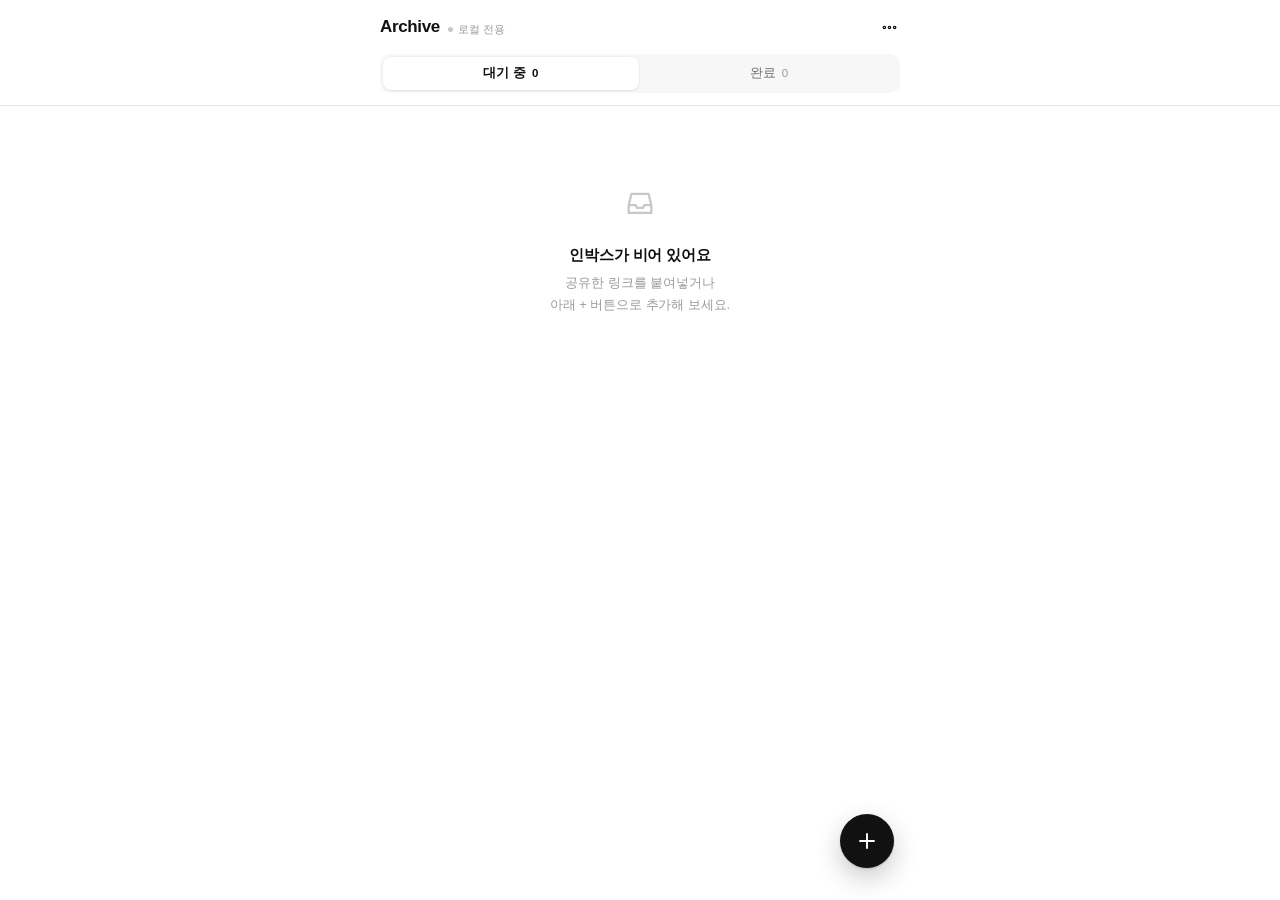
==== commit 142f898d: "GitHub sync: keep the same list in a private repo across Safari and the home-screen app - setting sh" ====
--- a/index.html
+++ b/index.html
@@ -14,7 +14,7 @@
 <link rel="manifest" href="./manifest.json">
 <link rel="apple-touch-icon" href="./assets/apple-touch-icon.png">
 <link rel="icon" type="image/png" href="./assets/favicon.png">
-<link rel="stylesheet" href="./assets/css/style.css?v=4">
+<link rel="stylesheet" href="./assets/css/style.css?v=5">
 <script>
   window.__errs = [];
   addEventListener('error', function (e) { window.__errs.push(String((e && e.message) || e)); });
@@ -25,7 +25,12 @@
 
 <header class="head">
   <div class="head-in head-row">
-    <h1 class="brand">Archive</h1>
+    <div class="brand-wrap">
+      <h1 class="brand">Archive</h1>
+      <button class="sync-pill" id="syncPill" type="button" aria-label="GitHub 동기화 상태">
+        <span class="dot" aria-hidden="true"></span><span id="syncText">로컬 전용</span>
+      </button>
+    </div>
     <div class="head-actions">
       <button class="icon-btn" id="searchBtn" aria-label="검색" aria-pressed="false">
         <svg viewBox="0 0 24 24" width="19" height="19" aria-hidden="true"><circle cx="11" cy="11" r="6.4"/><path d="M16.2 16.2L20.5 20.5"/></svg>
@@ -169,7 +174,7 @@
         <dt>공유 링크</dt>
         <dd><code>?add=주소</code> 또는 <code>?url=주소&amp;title=제목</code>으로 열면 추가 화면이 바로 열립니다. 공유 텍스트에 섞인 링크도 찾아냅니다.</dd>
         <dt>저장 위치</dt>
-        <dd>기록은 이 브라우저 안(IndexedDB)에만 저장되고 서버로 보내지 않습니다. <b>··· → JSON으로 백업</b>으로 파일로 남겨 두세요.</dd>
+        <dd>기록은 이 브라우저 안(IndexedDB)에 저장되고, <b>··· → GitHub 동기화</b>를 켜면 비공개 저장소에도 함께 보관되어 사파리와 홈 화면 앱이 같은 목록을 봅니다. <b>··· → JSON으로 백업</b>으로 파일로도 남겨 두세요.</dd>
         <dt>홈 화면</dt>
         <dd>아이폰 Safari에서 공유 → <b>홈 화면에 추가</b>를 누르면 앱처럼 열립니다.</dd>
       </dl>
@@ -177,9 +182,52 @@
   </div>
 </section>
 
+<!-- GitHub sync -->
+<section class="sheet" id="syncSheet" role="dialog" aria-modal="true" aria-labelledby="syncTitle" aria-hidden="true">
+  <div class="sheet-in">
+    <div class="grab"></div>
+    <div class="sheet-head">
+      <div class="head-text">
+        <h2 id="syncTitle">GitHub 동기화</h2>
+        <p class="sub">비공개 저장소에 함께 보관</p>
+      </div>
+      <button class="icon-btn" data-close aria-label="닫기">
+        <svg viewBox="0 0 24 24" width="18" height="18" aria-hidden="true"><path d="M6 6l12 12M18 6L6 18"/></svg>
+      </button>
+    </div>
+    <div class="sync-body">
+      <p class="sync-lede">사파리 공유로 담은 링크와 홈 화면 앱이 같은 목록을 보도록, 비공개 저장소 한 곳에 기록을 함께 둡니다.</p>
+      <div class="field">
+        <label class="lab" for="ghToken">GitHub 토큰</label>
+        <input class="inp" id="ghToken" type="password" placeholder="ghp_… 또는 github_pat_…" autocomplete="off" autocapitalize="off" autocorrect="off" spellcheck="false">
+        <p class="hint">
+          <a href="https://github.com/settings/tokens/new?scopes=repo&amp;description=Archive" target="_blank" rel="noopener noreferrer">토큰 만들기</a>
+          <span>·</span><span>repo 권한이면 충분해요</span>
+        </p>
+      </div>
+      <div class="field">
+        <label class="lab" for="ghRepo">저장소</label>
+        <input class="inp" id="ghRepo" type="text" placeholder="jozy0501-coder/Test-" autocomplete="off" autocapitalize="off" spellcheck="false">
+        <p class="hint">archive-data.json · main</p>
+      </div>
+      <p class="err" id="ghMsg" hidden></p>
+      <div class="sync-state" id="ghStat">
+        <span class="dot" aria-hidden="true"></span><span id="ghStatText">아직 연결하지 않았어요</span>
+      </div>
+      <div class="sync-btns">
+        <button type="button" class="btn btn-line" id="ghTest">연결 테스트</button>
+        <button type="button" class="btn btn-primary" id="ghNow">지금 동기화</button>
+      </div>
+      <button type="button" class="btn btn-plain warn sync-off" id="ghOff" hidden>연결 해제</button>
+      <p class="sync-note">토큰은 이 브라우저에만 저장되고 주소창·방문 기록에는 남지 않아요. 사진은 1000px JPEG로 줄여 함께 저장되고, 전체가 8MB를 넘으면 동기화하지 않습니다.</p>
+    </div>
+  </div>
+</section>
+
 <div class="menu" id="menu" role="menu" hidden>
   <button data-act="export" role="menuitem">JSON으로 백업</button>
   <button data-act="import" role="menuitem">백업 가져오기</button>
+  <button data-act="sync" role="menuitem" id="menuSync">GitHub 동기화</button>
   <div class="sep"></div>
   <button data-act="install" role="menuitem">홈 화면에 추가</button>
   <button data-act="about" role="menuitem">앱 정보</button>
@@ -193,6 +241,6 @@
   <button id="toastAct" hidden></button>
 </div>
 
-<script src="./assets/js/app.js?v=4"></script>
+<script src="./assets/js/app.js?v=5"></script>
 </body>
 </html>
--- a/assets/css/style.css
+++ b/assets/css/style.css
@@ -547,6 +547,75 @@
   white-space: nowrap;
 }
 
+/* ---------- sync ---------- */
+
+.brand-wrap { display: flex; align-items: baseline; gap: 8px; min-width: 0; }
+.sync-pill {
+  appearance: none;
+  border: 0;
+  background: none;
+  padding: 4px 0;
+  display: inline-flex;
+  align-items: center;
+  gap: 5px;
+  font: inherit;
+  font-size: 10.5px;
+  font-weight: 500;
+  letter-spacing: 0;
+  line-height: 1;
+  color: var(--faint);
+  cursor: pointer;
+  white-space: nowrap;
+}
+.sync-pill:active { opacity: 0.55; }
+.sync-pill .dot {
+  width: 5px;
+  height: 5px;
+  border-radius: 50%;
+  background: #C7C7CC;
+  transition: background 0.2s ease;
+}
+.sync-pill.on { color: var(--muted); }
+.sync-pill.on .dot { background: var(--ink); }
+.sync-pill.busy .dot { background: var(--ink); animation: sync-pulse 1.1s ease-in-out infinite; }
+.sync-pill.err { color: #B3261E; }
+.sync-pill.err .dot { background: #B3261E; }
+
+@keyframes sync-pulse {
+  0%, 100% { opacity: 0.22; }
+  50% { opacity: 1; }
+}
+
+.sync-body { padding: 2px 0 4px; }
+.sync-lede { margin: 4px 0 0; font-size: 12.5px; color: var(--muted); line-height: 1.6; }
+.sync-body .field:first-of-type { margin-top: 18px; }
+.sync-body .hint { flex-wrap: wrap; gap: 4px 6px; }
+.sync-body .hint a { color: var(--ink); text-underline-offset: 2px; }
+.err.ok { color: var(--muted); }
+
+.sync-state {
+  display: flex;
+  align-items: center;
+  gap: 7px;
+  margin-top: 16px;
+  padding: 10px 12px;
+  background: var(--panel);
+  border-radius: 10px;
+  font-size: 12px;
+  line-height: 1.5;
+  color: var(--muted);
+}
+.sync-state .dot { flex: 0 0 auto; width: 5px; height: 5px; border-radius: 50%; background: #C7C7CC; }
+.sync-state.on .dot { background: var(--ink); }
+.sync-state.busy .dot { background: var(--ink); animation: sync-pulse 1.1s ease-in-out infinite; }
+.sync-state.err { color: #B3261E; }
+.sync-state.err .dot { background: #B3261E; }
+
+.sync-btns { display: flex; gap: 8px; margin-top: 12px; }
+.sync-btns .btn { flex: 1; padding: 13px 14px; font-size: 14px; border-radius: 11px; }
+.sync-off { margin-top: 6px; font-size: 12px; }
+.sync-note { margin: 14px 0 0; font-size: 11px; color: var(--faint); line-height: 1.6; }
+
 /* ---------- wide screens ---------- */
 
 @media (min-width: 700px) {
@@ -567,4 +636,5 @@
 
 @media (prefers-reduced-motion: reduce) {
   .sheet, .scrim, .toast, .fab, .tab { transition: none; }
-}
+  .sync-pill .dot, .sync-state .dot { animation: none !important; }
+}
